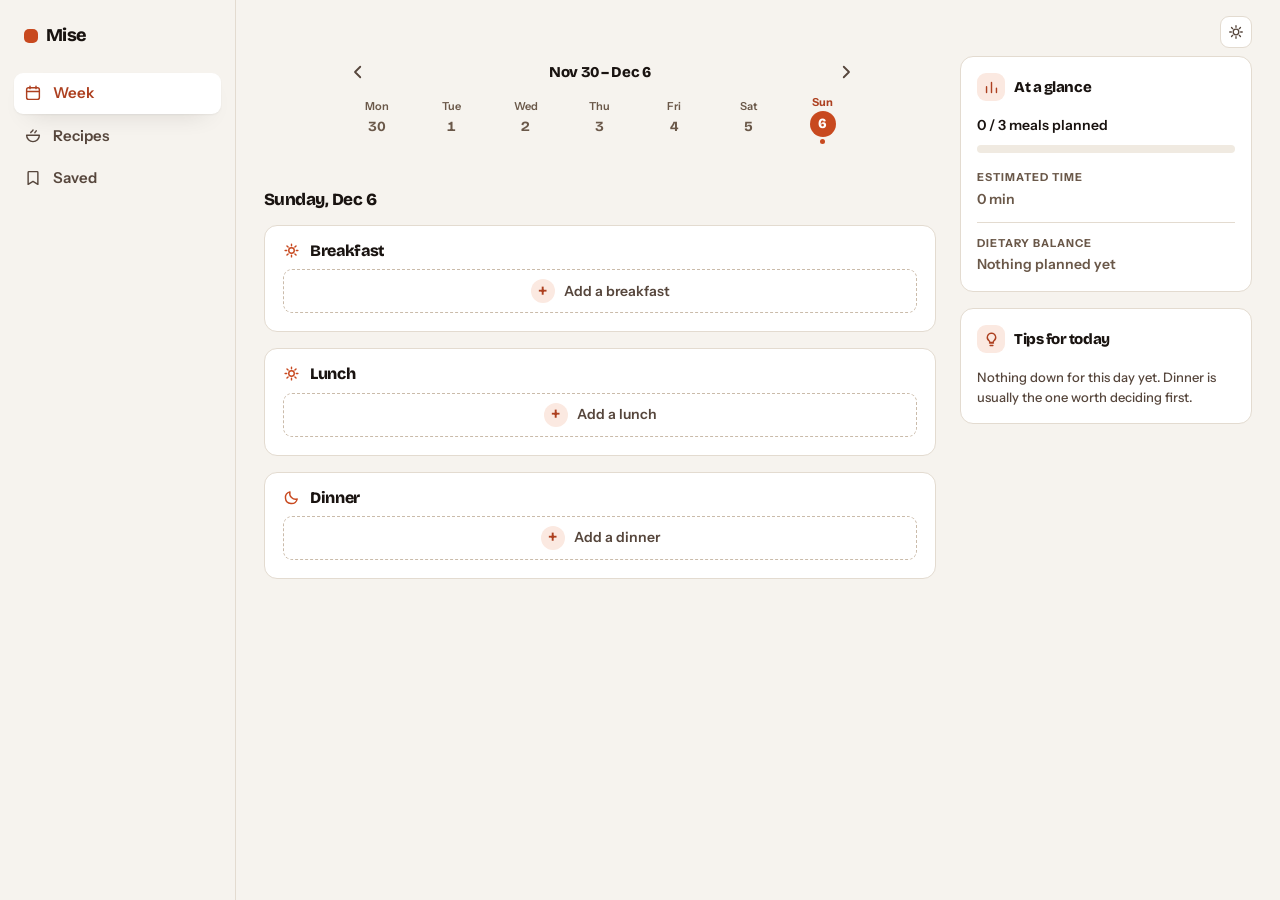
==== index.html @ dfc212eb "Quieter cards, and the week greeting parked Six things you asked for, one of them a bug:  - The rota" ====
<!DOCTYPE html>
<html lang="en">
<head>
  <meta charset="utf-8">
  <meta name="viewport" content="width=device-width, initial-scale=1">
  <meta name="color-scheme" content="light dark">
  <!-- Browser chrome follows the page. One tag, no `prefers-color-scheme`: the theme is
       a choice the user stores, not the OS preference, so a media-query pair gets it
       wrong for anyone whose theme disagrees with their system. applyTheme() rewrites
       this from the live --bg on every switch; the value here is the light --bg, which
       is what an unstyled first paint shows. -->
  <meta name="theme-color" content="#f6f3ee">
  <title>Mise — weekly meal planner</title>
  <link rel="preconnect" href="https://fonts.googleapis.com">
  <link rel="preconnect" href="https://fonts.gstatic.com" crossorigin>
  <link rel="stylesheet" href="https://fonts.googleapis.com/css2?family=Bricolage+Grotesque:opsz,wght@12..96,600;12..96,800&family=Instrument+Sans:wght@400;500;600&display=swap">
  <link rel="stylesheet" href="style.css">
  <!-- Paint the stored theme before first paint, so a dark-mode user never sees a
       white flash. Inline on purpose: app.js loads at the end of the body. The browser
       chrome gets the same treatment, and for the same reason — a light title bar over
       a dark page is the identical flash. Reading --bg back off the element rather than
       repeating the hex works because the stylesheet link above blocks this script. -->
  <script>
    try {
      var saved = JSON.parse(localStorage.getItem('p5:mealplanner') || '{}');
      if (saved && (saved.theme === 'dark' || saved.theme === 'light')) {
        document.documentElement.dataset.theme = saved.theme;
      }
      document.querySelector('meta[name="theme-color"]').content =
        getComputedStyle(document.documentElement).getPropertyValue('--bg').trim();
    } catch (err) { /* private mode, or nothing stored yet */ }
  </script>
</head>
<body>
  <!-- Wide: the theme button alone, floated to the top right of the content column —
       the brand has moved into the sidebar. Narrow: brand left, theme right. -->
  <header class="topbar">
    <div class="topbar-inner">
      <p class="brand brand-top"><span class="brand-mark" aria-hidden="true"></span>Mise</p>
      <button type="button" class="theme-btn" id="theme-toggle" data-action="theme"
              aria-pressed="false" aria-label="Switch to dark theme" title="Switch theme">
        <span class="theme-icon theme-icon-sun" aria-hidden="true">
          <svg viewBox="0 0 24 24" width="20" height="20" fill="none" stroke="currentColor" stroke-width="2" stroke-linecap="round">
            <circle cx="12" cy="12" r="4.2"></circle>
            <path d="M12 2.6v2.4M12 19v2.4M2.6 12h2.4M19 12h2.4M5.3 5.3l1.7 1.7M17 17l1.7 1.7M18.7 5.3L17 7M7 17l-1.7 1.7"></path>
          </svg>
        </span>
        <span class="theme-icon theme-icon-moon" aria-hidden="true">
          <svg viewBox="0 0 24 24" width="20" height="20" fill="none" stroke="currentColor" stroke-width="2" stroke-linecap="round" stroke-linejoin="round">
            <path d="M20 14.2A8.4 8.4 0 0 1 9.8 4a8.4 8.4 0 1 0 10.2 10.2z"></path>
          </svg>
        </span>
      </button>
    </div>
  </header>

  <main class="page">
    <!-- WEEK -->
    <section id="view-week" class="view view-week" aria-label="Week plan">
      <!-- PARKED: the rotating week greeting. Removed from the page, kept here whole
           because it may come back. To restore: uncomment the div below, put
           `weekHeading: document.getElementById('week-heading'),` back in `el`, and
           `el.weekHeading.textContent = WEEK_GREETING;` back in the start section of
           app.js — WEEK_GREETINGS and WEEK_GREETING are still there, unused. Also send
           .week-main and .week-side back to grid-row 2 in the wide block of style.css
           and restore the .view-week > .view-head rule above it, or the greeting lands
           in the same row as the week bar.

           It sat outside .week-main so the grid could give it a row of its own: the
           summary column then started level with the week bar rather than level with
           the heading. One line, no subtitle — app.js swapped the text for a different
           greeting on every load, and the markup carried one rather than "Your week" so
           the same thing showed if the script never ran.

      <div class="view-head">
        <h1 id="week-heading">Let&rsquo;s plan your week</h1>
      </div>
      -->

      <div class="week-main">
        <!-- Week and day navigation, sitting straight on the page: the range with an
             arrow either side, and under it the seven days. No tile around it — this is
             navigation, and the meal cards below are the only boxes on the page. Same
             strip at every width. -->
        <div class="weekbar">
          <div class="weekbar-top">
            <button type="button" class="icon-btn weekbar-arrow" data-action="week-shift" data-delta="-1" aria-label="Previous week">
              <svg viewBox="0 0 24 24" width="18" height="18" fill="none" stroke="currentColor" stroke-width="2.4" stroke-linecap="round" stroke-linejoin="round" aria-hidden="true"><path d="M15 5l-7 7 7 7"></path></svg>
            </button>
            <p class="weekbar-range" id="week-range"></p>
            <button type="button" class="icon-btn weekbar-arrow" data-action="week-shift" data-delta="1" aria-label="Next week">
              <svg viewBox="0 0 24 24" width="18" height="18" fill="none" stroke="currentColor" stroke-width="2.4" stroke-linecap="round" stroke-linejoin="round" aria-hidden="true"><path d="M9 5l7 7-7 7"></path></svg>
            </button>
          </div>
          <div class="day-strip" id="day-strip" role="group" aria-label="Choose a day"></div>
        </div>

        <h2 class="day-title" id="day-title"></h2>
        <!-- One card per meal for the selected day. tabindex so focus has somewhere to
             land when the control that was pressed gets re-rendered away. -->
        <div class="meals" id="week-grid" tabindex="-1"></div>

        <!-- Takes the day's place rather than sitting under it: opened by a meal's
             "Add", the day and meal are already known and never asked for again. The
             day title and the three meal cards above are hidden while it is open, so
             the week bar stays put and the cards scroll inside their own area — app.js
             sets the height from the space actually left on screen. -->
        <!-- tabindex so opening the picker has somewhere to put focus: the button that
             opened it is one of the meal cards being hidden. -->
        <div class="slot-picker" id="slot-picker" role="group" aria-labelledby="slot-picker-title" tabindex="-1" hidden>
          <!-- Back link left, heading centred over the cards, search on the row below.
               Centred because that is what every other view heading here does. -->
          <div class="slot-picker-head">
            <!-- The one way back, in place of a close X: this replaced a view, so it
                 reads as navigation rather than dismissing a tray. -->
            <button type="button" class="slot-back" data-action="slot-picker-close">
              <svg viewBox="0 0 24 24" width="16" height="16" fill="none" stroke="currentColor" stroke-width="2.4" stroke-linecap="round" stroke-linejoin="round" aria-hidden="true"><path d="M15 5l-7 7 7 7"></path></svg>
              Back to the day
            </button>
            <h2 class="slot-picker-title" id="slot-picker-title"></h2>
          </div>
          <!-- Search, layout toggle and filters, drawn by app.js from one component so
               all three lists carry the same row. Opened from a meal, the Meal filter
               arrives already set to that meal — the day and meal are known, so the
               list starts as the recipes for it rather than all fifty. -->
          <div class="filters" id="tools-slot"></div>
          <div class="pick-grid" id="slot-picker-grid"></div>
          <p class="empty" id="slot-picker-empty" hidden>No recipes match that search.</p>
        </div>
      </div>

      <!-- Wide screens only. Everything in here is derived from the day showing on the
           left, so hiding it under 1000px loses nothing you cannot see there. -->
      <aside class="week-side">
        <section class="side-card" aria-labelledby="glance-heading">
          <h2 class="side-head" id="glance-heading">
            <span class="side-icon" aria-hidden="true">
              <svg viewBox="0 0 24 24" width="17" height="17" fill="none" stroke="currentColor" stroke-width="2" stroke-linecap="round">
                <path d="M5 19V11M12 19V5M19 19v-6"></path>
              </svg>
            </span>At a glance
          </h2>
          <div id="glance-body"></div>
        </section>

        <section class="side-card" aria-labelledby="tips-heading">
          <h2 class="side-head" id="tips-heading">
            <span class="side-icon" aria-hidden="true">
              <svg viewBox="0 0 24 24" width="17" height="17" fill="none" stroke="currentColor" stroke-width="1.9" stroke-linecap="round" stroke-linejoin="round">
                <path d="M9.2 17h5.6M10 20.5h4"></path>
                <path d="M12 3a6 6 0 0 0-3.4 10.9c.5.4.9 1.1.9 1.8v.3h5v-.3c0-.7.4-1.4.9-1.8A6 6 0 0 0 12 3z"></path>
              </svg>
            </span>Tips for today
          </h2>
          <p class="side-tip" id="tip-body"></p>
        </section>
      </aside>
    </section>

    <!-- RECIPES -->
    <section id="view-recipes" class="view" aria-labelledby="recipes-heading" hidden>
      <div class="view-head">
        <h1 id="recipes-heading">Recipes</h1>
        <p class="view-sub" id="recipes-count"></p>
      </div>

      <!-- Search, layout toggle and filters. Empty in the markup: app.js draws the
           same component here, on Saved and in the week's slot picker, so the three
           lists cannot drift apart. -->
      <div class="filters" id="tools-recipes"></div>

      <div class="card-grid" id="recipe-grid"></div>
      <p class="empty" id="recipes-empty" hidden>No recipes match that search.</p>
    </section>

    <!-- SAVED -->
    <section id="view-saved" class="view" aria-labelledby="saved-heading" hidden>
      <div class="view-head">
        <h1 id="saved-heading">Saved</h1>
        <p class="view-sub" id="saved-count"></p>
      </div>
      <div class="filters" id="tools-saved"></div>
      <div class="card-grid" id="saved-grid"></div>
      <!-- Text set by app.js: "nothing saved" and "nothing here matches" are two
           different dead ends and only one of them is your fault. -->
      <p class="empty" id="saved-empty" hidden></p>
    </section>
  </main>

  <!-- Wide: the left sidebar, brand on top of a vertical list. Narrow: the same list
       docked over the content as a pill, and the brand above is hidden because the top
       bar already carries it. One set of nav markup, one nav landmark, two layouts.
       It lives at body level on purpose: .topbar has a backdrop-filter, and a filtered
       ancestor becomes the containing block for position: fixed. -->
  <nav class="nav-wrap" aria-label="Main views">
    <p class="brand brand-side"><span class="brand-mark" aria-hidden="true"></span>Mise</p>
    <ul class="nav" id="nav">
      <li><button type="button" class="nav-btn" data-action="nav" data-view="week">
        <svg class="nav-icon" viewBox="0 0 24 24" width="18" height="18" fill="none" stroke="currentColor" stroke-width="1.9" stroke-linecap="round" stroke-linejoin="round" aria-hidden="true">
          <rect x="3.5" y="5" width="17" height="15.5" rx="2.5"></rect>
          <path d="M3.5 10h17M8 2.8v3.4M16 2.8v3.4"></path>
        </svg><span>Week</span>
      </button></li>
      <li><button type="button" class="nav-btn" data-action="nav" data-view="recipes">
        <svg class="nav-icon" viewBox="0 0 24 24" width="18" height="18" fill="none" stroke="currentColor" stroke-width="1.9" stroke-linecap="round" stroke-linejoin="round" aria-hidden="true">
          <path d="M3.5 11h17a8.5 8.5 0 0 1-8.5 8.5A8.5 8.5 0 0 1 3.5 11z"></path>
          <path d="M9 7.5c0-1.6 3-1.9 3-3.5M14.5 7.8c0-1.2 1.8-1.6 1.8-2.8"></path>
        </svg><span>Recipes</span>
      </button></li>
      <li><button type="button" class="nav-btn" data-action="nav" data-view="saved">
        <svg class="nav-icon" viewBox="0 0 24 24" width="18" height="18" fill="none" stroke="currentColor" stroke-width="1.9" stroke-linecap="round" stroke-linejoin="round" aria-hidden="true">
          <path d="M6.5 3.5h11a1 1 0 0 1 1 1v16l-6.5-4-6.5 4v-16a1 1 0 0 1 1-1z"></path>
        </svg><span>Saved</span>
      </button></li>
    </ul>
  </nav>

  <!-- Recipe detail -->
  <dialog id="detail" class="sheet" aria-labelledby="detail-name">
    <div class="sheet-tools">
      <!-- Save, and Add to week when there is no slot already in play. Written by
           openDetail(), which knows whether it was opened from a slot. -->
      <div class="sheet-tool-actions" id="detail-tools"></div>
      <form method="dialog">
        <button class="icon-btn sheet-close" aria-label="Close">
          <svg viewBox="0 0 24 24" width="18" height="18" fill="none" stroke="currentColor" stroke-width="2.2" stroke-linecap="round" aria-hidden="true"><path d="M6 6l12 12M18 6L6 18"></path></svg>
        </button>
      </form>
    </div>
    <div class="sheet-body" id="detail-body"></div>
  </dialog>

  <!-- Add to week -->
  <dialog id="picker" class="sheet sheet-sm" aria-labelledby="picker-title">
    <div class="sheet-tools">
      <form method="dialog">
        <button class="icon-btn sheet-close" aria-label="Close">
          <svg viewBox="0 0 24 24" width="18" height="18" fill="none" stroke="currentColor" stroke-width="2.2" stroke-linecap="round" aria-hidden="true"><path d="M6 6l12 12M18 6L6 18"></path></svg>
        </button>
      </form>
    </div>
    <div class="sheet-body sheet-body-center">
      <h2 id="picker-title" class="sheet-eyebrow">Add to week</h2>
      <p class="picker-recipe" id="picker-recipe"></p>

      <p class="field-label" id="picker-day-label">Day</p>
      <div class="day-picker" id="picker-days" role="group" aria-labelledby="picker-day-label"></div>

      <p class="field-label" id="picker-meal-label">Meal</p>
      <div class="segmented" id="picker-meals" role="group" aria-labelledby="picker-meal-label"></div>

      <p class="picker-note" id="picker-note" hidden></p>

      <div class="sheet-actions">
        <button type="button" class="btn btn-quiet" data-action="picker-cancel">Cancel</button>
        <button type="button" class="btn btn-primary" data-action="picker-confirm" id="picker-confirm">Add</button>
      </div>
    </div>
  </dialog>

  <div class="toast" id="toast" role="status" aria-live="polite" hidden></div>

  <script src="app.js"></script>
</body>
</html>
---- style.css ----
/* ============================================================================
   Mise — "Bold consumer" direction.
   A near-white warm page, white cards, one vibrant orange, compact controls,
   and one day of the week at a time.
   Light and dark palettes; every colour comes from a token below.
   ========================================================================= */

/* ---------- tokens: light ---------- */
:root {
  /* The page carries the warmth; the cards are the light — but lightly. The previous
     values (#f2ece5 page, #ebe3da tiles) cleared every ratio and still read as one
     beige wash next to the mockups, because a heavy page plus a heavy inner tile leaves
     the white card as the only bright thing on screen. So the page moves up to a
     near-white warm off-white and the card to pure white, matching Concept A, and the
     separation is carried by the hairline as much as by the fill. Measured: page to
     card 1.11, card to sunk 1.20, --line 1.24 on the page and 1.37 on a card, no text
     pair under 4.5. --surface-past (1.04) and --accent-soft (1.06) sit closer than 1.10
     against the page on purpose — there is no room left between a near-white page and
     white — so both are drawn with a --line border, which measures 1.29 and 1.17
     against them. */
  /* --bg is the page and nothing else. It was also filling the tags, the time pills, the
     filter chips and the search field — all of which sit *inside* a card — and once dark
     mode went neutral that read as holes punched through the tile: the page shade is the
     darkest thing on screen, so a pill filled with it looks like a gap, not a pill. Those
     four now use --surface-sunk, which is what "trays and inner tiles" means. Nothing
     inside a card gets the page shade. */
  --bg: #f6f3ee;             /* the page, and only the page */
  --surface: #ffffff;        /* meal cards, recipe cards, panels — nearly white */
  --surface-sunk: #f0eae1;   /* trays and inner tiles — a step deeper than a card */
  --surface-past: #faf8f5;   /* a day that has been and gone: back towards the page */
  --ink: #191310;
  --ink-soft: #56463c;
  --ink-faint: #6a5849;
  --line: #e3dbd0;
  --line-strong: #cabbaa;
  /* The hover fill for a control that sits on the *page*. It goes DOWN into grey, which
     is the light-mode direction: a light theme has almost nothing above its surfaces —
     white is the ceiling — so state has to be spent downward. (Elevation still goes up:
     a card is lighter than the page in both themes. The two point opposite ways and both
     are right; see docs/light-mode-reference.md §3.) 1.14 on --bg, mid-band for the
     1.10–1.25 the reference apps measure at. A control that sits on a *card* does not use
     this — --surface-sunk is already a correct downward step from --surface, at 1.20.
     Dark's own hover ramp is the parked dark-mode job, so there --hover is today's value
     unchanged. */
  --hover: #eae4da;
  /* The scrim behind a dialog. Both light references use a mid grey around 2.9 over
     white, not a heavy black; .42 composites to #9a9591 here, which measures 2.97. */
  --scrim: rgba(28, 20, 16, .42);

  --accent: #c8491f;
  --accent-soft: #fbe9e1;
  --accent-ink: #ad4020;
  --on-accent: #ffffff;

  --radius: 13px;
  --radius-sm: 9px;
  --radius-pill: 999px;
  --tap: 44px;

  /* The vertical rhythm, and it is four numbers because it used to be eleven: 10, 14,
     16, 20, 22, 24, 28, 30, 48 and 104 all appeared as vertical gaps, each picked on its
     own. Nothing was individually wrong and the page still read as one flat list,
     because the gap between a heading and the week bar (24) was within four pixels of
     the gap between the week bar and the day below it (20) — so nothing said where one
     block ended and the next began. These four say it:
       --space-1  inside a group — a label and the thing it labels
       --space-2  between siblings — one meal card and the next
       --space-3  between blocks — a heading and the content under it
       --space-4  between sections — the week bar and the day it steers
     Themes do not touch these, so they live in :root only. Padding *inside* a component
     (a card's own 16/18, a chip's 5/11) is that component's business and stays where it
     is; this scale governs the space *between* things, which is what the eye reads as
     rhythm. The dialogs are deliberately still off it — see docs/decisions.md. */
  --space-1: 8px;
  --space-2: 16px;
  --space-3: 24px;
  --space-4: 40px;

  --shadow: 0 1px 2px rgba(28, 20, 16, .05), 0 10px 26px -16px rgba(28, 20, 16, .30);
  --shadow-lg: 0 26px 60px -22px rgba(28, 20, 16, .38);

  --font-display: "Bricolage Grotesque", ui-sans-serif, system-ui, "Segoe UI", sans-serif;
  --font-body: "Instrument Sans", ui-sans-serif, system-ui, -apple-system, "Segoe UI", Roboto, sans-serif;

  --ease: cubic-bezier(.2, .8, .3, 1);
  --fast: .13s;
  --mid: .22s;
}

/* ---------- tokens: dark ---------- */
/* Greys taken from the reference dark UIs — ChatGPT's settings sheet and the Windows
   PowerToys panels — and the app's orange left in charge of every bit of colour. Dark
   mode used to be a brown (#14100d page, #2a2019 cards), and browns that dark read as
   muddy rather than warm. So the surfaces go neutral and do the one job those references
   do well: a page that is properly dark, panels a clear step *up* from it, a hairline
   you can see on both, near-white text instead of beige text, and the accent appearing
   only on small elements — a chip, a dot, a fill — the way PowerToys uses its blue.
   Warmth is now the light theme's job and the accent's.
   Measured: page to panel 1.23, panel to sunk 1.14, --line 1.53 on the page and 1.24 on
   a panel, accent-soft 1.12 on a panel, no text pair under 4.5. */
[data-theme="dark"] {
  --bg: #1a1a1a;
  --surface: #2b2b2b;
  --surface-sunk: #212121;
  /* Back towards the page, like its light counterpart — not past it. A past card that
     is *darker* than --bg reads as a hole in the page rather than a card that has
     receded into it. Clears 1.10 against the page on its own. */
  --surface-past: #232323;
  --ink: #f5f3f1;
  --ink-soft: #c2bebb;
  --ink-faint: #9b9794;
  --line: #3a3a3a;
  --line-strong: #545454;
  /* Unchanged behaviour: this is the same #2b2b2b the sidebar hover already used. Dark
     spends state *upward*, and there is nothing above --surface to spend — that is the
     open dark-mode finding, deliberately not answered here. */
  --hover: #2b2b2b;
  --scrim: rgba(28, 20, 16, .5);

  --accent: #ff7a4f;
  /* Must stay clear of --surface, or the + circle and every accent-soft fill go
     invisible on a card in dark mode. 1.12 here. */
  --accent-soft: #4a2c1a;
  --accent-ink: #ffab8b;
  --on-accent: #1e1207;

  --shadow: 0 1px 2px rgba(0, 0, 0, .45), 0 10px 26px -16px rgba(0, 0, 0, .85);
  --shadow-lg: 0 26px 60px -22px rgba(0, 0, 0, .9);
}

* { box-sizing: border-box; }

/* `hidden` beats any class that sets `display` — several panels here are grids and
   flex rows toggled by the attribute. */
[hidden] { display: none !important; }

html { -webkit-text-size-adjust: 100%; }

/* Every scrolling surface in the app, not just the recipe tray: a transparent track so
   it takes whatever it sits on, and a thumb from the line tokens. Firefox reads the two
   standard properties, everything else the webkit pseudo-elements. */
html { scrollbar-color: var(--line-strong) transparent; scrollbar-width: thin; }
::-webkit-scrollbar { width: 10px; height: 10px; }
::-webkit-scrollbar-track { background: transparent; }
::-webkit-scrollbar-corner { background: transparent; }
::-webkit-scrollbar-thumb {
  background: var(--line-strong);
  border-radius: var(--radius-pill);
  border: 2px solid transparent;
  background-clip: content-box;
}
::-webkit-scrollbar-thumb:hover { background: var(--ink-faint); background-clip: content-box; }

body {
  margin: 0;
  background: var(--bg);
  color: var(--ink);
  font-family: var(--font-body);
  font-size: 15px;
  line-height: 1.5;
  -webkit-font-smoothing: antialiased;
  transition: background var(--mid) var(--ease), color var(--mid) var(--ease);
}

h1, h2, h3 {
  margin: 0;
  font-family: var(--font-display);
  font-weight: 800;
  letter-spacing: -0.03em;
  line-height: 1.08;
  text-wrap: balance;
}
p { margin: 0; }
ul, ol { margin: 0; }

button, input, select { font: inherit; color: inherit; }

.sr-only {
  position: absolute; width: 1px; height: 1px; padding: 0; margin: -1px;
  overflow: hidden; clip: rect(0 0 0 0); white-space: nowrap; border: 0;
}

/* A ring with a gap, so it reads against the control it surrounds *and* the surface
   behind it. The reference draws 4px; that was tried here and looked at, and on this
   palette it was too loud — a thick orange band around the search field rather than a
   ring. 3px keeps the reference's intent at a weight this accent can carry. --accent
   measures 4.74 on a card and 4.28 on the page — a ring is a non-text component, so 3.0
   is its floor, but it clears the text floor on both anyway. */
:focus-visible { outline: 3px solid var(--accent); outline-offset: 2px; border-radius: 4px; }

/* ---------- shell: top bar, sidebar, docked nav ---------- */
/* Narrow first: a sticky top bar with the brand and the theme button, and the view
   switch docked over the content as a pill. Wide (the @media at the end of this
   section): the same nav list becomes a left sidebar and the top bar keeps only the
   theme button. One set of nav markup and one nav landmark either way. */
.topbar {
  position: sticky; top: 0; z-index: 20;
  background: color-mix(in srgb, var(--bg) 88%, transparent);
  backdrop-filter: blur(12px) saturate(1.3);
  border-bottom: 1px solid var(--line);
}

.topbar-inner {
  max-width: 1180px; margin: 0 auto;
  padding: 10px 20px;
  display: flex; align-items: center; gap: 16px;
}

.brand {
  display: flex; align-items: center; gap: 8px;
  font-family: var(--font-display);
  font-weight: 800; font-size: 1.125rem; letter-spacing: -0.04em;
  color: var(--ink);
}
/* A solid accent lozenge instead of a logo we do not have. */
.brand-mark {
  width: 14px; height: 14px; flex: none;
  background: var(--accent);
  border-radius: 5px;
}
/* The sidebar's copy of the brand. Hidden until there is a sidebar to put it in — the
   top bar is carrying it at this width. */
.brand-side { display: none; }

/* The pill spans the viewport and centres with flex rather than translateX: a transform
   here would make this element the containing block for the fixed scrim below it. */
.nav-wrap {
  position: fixed; left: 0; right: 0; bottom: 18px;
  z-index: 30;
  display: flex; justify-content: center;
  pointer-events: none;          /* the empty sides must not swallow clicks */
}
.nav-wrap > .nav { pointer-events: auto; }

.nav {
  display: flex; gap: 2px; list-style: none; padding: 4px; margin: 0;
  /* Same ink the toast is filled with, so the two loud surfaces match - a touch
     translucent, so what passes under the island frosts rather than vanishing. */
  background: color-mix(in srgb, var(--ink) 92%, transparent);
  backdrop-filter: blur(10px) saturate(1.2);
  border: 1px solid var(--ink);
  border-radius: var(--radius-pill);
  box-shadow: 0 2px 5px rgba(28, 20, 16, .18), 0 8px 18px -8px rgba(28, 20, 16, .28);
}

.nav-btn {
  border: 0; background: none; cursor: pointer;
  display: inline-flex; align-items: center; gap: 7px;
  padding: 6px 14px; border-radius: var(--radius-pill);
  color: color-mix(in srgb, var(--bg) 68%, transparent);
  font-weight: 600; font-size: .8125rem;
  min-height: 30px;
  transition: background var(--fast) var(--ease), color var(--fast) var(--ease);
}
.nav-btn:hover { color: var(--bg); background: color-mix(in srgb, var(--bg) 13%, transparent); }
.nav-btn[aria-current="page"] { background: var(--accent); color: var(--on-accent); }
.nav-icon { flex: none; display: block; }

.theme-btn {
  flex: none; margin-left: auto; cursor: pointer;
  width: 32px; height: 32px;
  display: grid; place-items: center;
  background: var(--surface); color: var(--ink-soft);
  border: 1px solid var(--line); border-radius: 9px;
  transition: background var(--fast) var(--ease), color var(--fast) var(--ease);
}
/* Sunk on the button's own --surface fill, which is 1.20 light and 1.14 dark — this
   hover never touched the page, so the 1.08 page problem the sidebar had does not
   apply here. It was briefly changed to --surface and that made the rule a no-op,
   since the button is already --surface at rest: the fill has to differ from what the
   control sits on, not from the page behind it. */
.theme-btn:hover { background: var(--surface-sunk); color: var(--ink); }
/* An inline SVG sits on the text baseline and leaves descender space under it, so
   the glyph rides high in a centred box. Making it a block removes the baseline. */
.theme-btn svg { display: block; width: 16px; height: 16px; }
.theme-btn .theme-icon { display: none; }
.theme-btn .theme-icon-sun { display: block; line-height: 0; }
.icon-btn svg { display: block; }
.theme-icon { display: none; }
.theme-icon-sun { display: block; }
[data-theme="dark"] .theme-icon-sun { display: none; }
[data-theme="dark"] .theme-icon-moon { display: block; }

/* ---- wide: sidebar beside a content column ---- */
/* The wide layout lives in one `min-width: 1001px` block at the end of this file, next
   to the responsive section. It has to sit after every base rule it overrides — it used
   to be here, and the base `.page` and `.toast` rules below beat it on source order,
   which silently killed the wide padding. Media queries do not raise specificity. */

/* ---------- page + views ---------- */
/* `width: 100%` is load-bearing, not belt-and-braces. Over 1000px `.page` is a grid
   item, and a grid item with auto inline margins does not stretch to its track — the
   auto margins win and it falls back to shrink-to-fit. So `margin: 0 auto`, which
   merely centres a block, silently sized this to its own max-content and left the week
   about a third of the width it should have. A definite width restores the stretch and
   keeps the centring. */
/* The 104px bottom is clearance for the floating nav, not rhythm — it is off the scale
   on purpose and the nav's own `bottom` is what governs it. */
.page { width: 100%; max-width: 1180px; margin: 0 auto; padding: var(--space-3) 20px 104px; }

/* One entrance per view switch. Deliberately not per card: the whole view is
   re-rendered on every keystroke, so a card-level stagger would replay while
   you type in the search box. */
.view { animation: view-in var(--mid) var(--ease) both; }
@keyframes view-in {
  from { opacity: 0; transform: translateY(6px); }
  to   { opacity: 1; transform: none; }
}

/* Centred over the content it introduces, not over the window: on the week view the
   head is placed in the content column only (see the wide block at the end of the file),
   so it centres on the week bar and the meal cards rather than drifting right of them.
   The other two views are a single column, so centring is centring. */
.view-head {
  display: flex; flex-direction: column; align-items: center;
  gap: var(--space-1); margin-bottom: var(--space-4); text-align: center;
}
h1 { font-size: clamp(1.625rem, 3.4vw, 2.125rem); }
.view-sub { color: var(--ink-faint); font-size: .875rem; font-weight: 500; }

/* ---------- buttons ---------- */
.btn {
  cursor: pointer; border-radius: var(--radius-sm);
  padding: 6px 13px; min-height: 32px;
  display: inline-flex; align-items: center; justify-content: center; gap: 6px;
  font-weight: 600; font-size: .8125rem; white-space: nowrap;
  border: 1px solid var(--line-strong); background: var(--surface); color: var(--ink);
  transition: background var(--fast) var(--ease), border-color var(--fast) var(--ease),
              color var(--fast) var(--ease);
}
.btn:hover { background: var(--accent-soft); border-color: var(--accent); }

.btn-primary {
  background: var(--accent); border-color: var(--accent); color: var(--on-accent);
}
.btn-primary:hover { background: var(--accent-ink); border-color: var(--accent-ink); color: var(--on-accent); }

.btn-quiet { background: var(--surface); border-color: var(--line-strong); color: var(--ink-soft); }
.btn-quiet:hover { color: var(--ink); }

.btn-icon { padding: 6px; width: 32px; }
.btn svg { flex: none; }
.btn-sm { min-height: 28px; padding: 4px 10px; font-size: .75rem; }

.icon-btn {
  cursor: pointer; border: 1px solid transparent; background: none;
  color: var(--ink-faint); border-radius: var(--radius-sm);
  width: 30px; height: 30px; display: grid; place-items: center;
  transition: background var(--fast) var(--ease), color var(--fast) var(--ease);
}
.icon-btn:hover { background: var(--accent-soft); color: var(--accent-ink); }

/* ---------- week ---------- */
/* The day column, and the summary column beside it. Everything in the aside is derived
   from the day showing on the left, so under 1000px it is dropped rather than stacked
   below — there is nothing in it you cannot read off the meals themselves. */
/* The heading is a direct child rather than part of .week-main, so the grid can give it
   a row of its own and the summary column starts level with the week bar instead of
   level with the heading. The grid gap replaces its own margin, so the *row* gap is
   --space-4, the same section break `.view-head` carries on every other view — the
   heading is the largest thing on the page and 24px under it read as cramped against it.
   The *column* gap beside the summary panel stays --space-3: that is two things sitting
   side by side, which is a block edge, not a section break. Two values, one declaration,
   which is why the wide block no longer sets a gap of its own. */
.view-week { display: grid; gap: var(--space-4) var(--space-3); align-items: start; }
.view-week > .view-head { margin-bottom: 0; }
.week-main { min-width: 0; }
.week-side { display: none; }

/* ---- week bar: the range, and the seven days it covers ---- */
/* Compact on purpose. This panel is navigation, not content: it was taking almost as
   much height as the three meal cards it steers, which put the emphasis in the wrong
   place. Every size in here came down a notch and the meal cards took the room.
   Dissolved onto the page — no fill, no border, no radius. It was a card holding
   navigation while the meal cards below it held the content, so the page had two levels
   of box competing; now the cards are the only boxes on the week. The consequence is
   that its chips sit on --bg instead of on --surface, which is why both fills below had
   to be re-picked: --surface-sunk measures 1.08 against the page in both themes.
   Capped and centred too, rather than spread across the column. Seven chips sharing
   1180px put Mon and Sun a hand's width apart and the week stopped reading as one
   object; at 520px they sit as close as their own labels allow. It centres under the
   heading, which is also centred on the content column, and the cap is a no-op below
   520px so the narrow layout is untouched. */
.weekbar { max-width: 520px; margin: 0 auto; padding: 2px 2px 4px; }
.weekbar-top { display: flex; align-items: center; gap: 8px; }
.weekbar-arrow { flex: none; width: 28px; height: 28px; color: var(--ink-soft); }
.weekbar-range {
  flex: 1; min-width: 0;
  display: flex; align-items: center; justify-content: center; gap: 10px;
  font-family: var(--font-display); font-weight: 800; font-size: .9375rem;
  letter-spacing: -0.02em;
}
.weekbar-dates { font-variant-numeric: tabular-nums; }
/* Only rendered once you have paged off the current week, which is the only time it
   has anywhere to take you. */
.week-today { flex: none; }

/* Weekday over date, seven across. The chips share .day-chip's column layout with the
   add-to-week dialog's day picker, but not its look: no border here, and the date sits
   in a circle that fills with the accent when the day is selected. */
.day-strip {
  margin-top: 6px;
  display: grid; grid-template-columns: repeat(7, minmax(0, 1fr)); gap: 4px;
}
.day-strip .day-chip {
  cursor: pointer; background: none; border: 0;
  padding: 4px 2px 3px; gap: 2px; min-height: 48px;
  border-radius: var(--radius-sm); color: var(--ink-soft);
  transition: background var(--fast) var(--ease);
}
/* The chips sit on the page now that the bar has no fill, so the hover is --hover, the
   token built for exactly that: a step *down* into grey in light, up in dark. Bare
   --surface-sunk measured 1.08 here and the hover barely registered. */
.day-strip .day-chip:hover { background: var(--hover); }
.day-strip .day-chip-name { font-size: .6875rem; font-weight: 700; }
.day-strip .day-chip-date {
  display: grid; place-items: center;
  width: 26px; height: 26px; border-radius: 50%;
  font-family: var(--font-display); font-size: .875rem; font-weight: 800;
  color: var(--ink); font-variant-numeric: tabular-nums;
  transition: background var(--fast) var(--ease), color var(--fast) var(--ease);
}
/* A day with something in it is ringed rather than tinted, so the strip still shows the
   shape of the week at a glance — planned, today and selected each read differently.
   The tint was --surface-sunk, which needed the bar's own fill behind it to be visible
   at all; on the page it measured 1.08. A ring answers it in the accent instead, and
   gives one shape for one idea: empty circle, ringed when planned, filled when
   selected. --accent measures 4.28 on the page in light and 6.75 in dark, and holds up
   over the hover fill too, so nothing here depends on a fill that might vanish. */
.day-strip .day-chip.has-meals .day-chip-date { border: 1.5px solid var(--accent); }
/* A past day is quieter by colour, not by opacity — opacity would blend the text back
   towards the tile and undo the contrast the tokens were chosen for. */
.day-strip .day-chip.is-past .day-chip-date { color: var(--ink-faint); font-weight: 700; }
.day-strip .day-chip.is-today .day-chip-name,
.day-strip .day-chip[aria-pressed="true"] .day-chip-name { color: var(--accent-ink); }
.day-strip .day-chip[aria-pressed="true"] .day-chip-date {
  background: var(--accent); color: var(--on-accent);
}
/* The dot sits under the date circle, on the page rather than on the accent fill, so
   unlike in the dialog it must stay accent-coloured when the chip is selected. */
.day-strip .day-dot { width: 5px; height: 5px; margin: 0; }
.day-strip .day-chip[aria-pressed="true"] .day-dot { background: var(--accent); }

/* --space-4 above, because this is where one section ends and the next begins: the bar
   is navigation and the cards below are the content. It was 16px, four less than the gap
   above the bar, so the two read as one undivided run. --space-2 below, because the title
   and the cards it names are siblings — at 10px it was glued to the first card. */
.day-title { margin: var(--space-4) 0 var(--space-2); font-size: 1.0625rem; }

/* ---- the day itself: one card per meal ---- */
/* No day card around them. The heading above already names the day, and a card holding
   cards is the nesting this layout exists to avoid. */
.meals { display: flex; flex-direction: column; gap: var(--space-2); }

.meal {
  background: var(--surface); border: 1px solid var(--line);
  border-radius: var(--radius); padding: 16px 18px 18px;
  display: flex; flex-direction: column; gap: 10px;
  transition: border-color var(--fast) var(--ease), box-shadow var(--fast) var(--ease);
  animation: slot-in .28s var(--ease) both;
}
.meal:hover { box-shadow: var(--shadow); }
/* A day that has been and gone stays legible but visibly settled: its card falls back
   towards the page. The tile inside then has to go a step deeper, or its edge vanishes. */
.meals.is-past .meal { background: var(--surface-past); }
.meal-head { display: flex; align-items: center; gap: 10px; }
.meal-icon { flex: none; display: grid; place-items: center; color: var(--accent); }
.meal-name {
  flex: 1; min-width: 0;
  font-family: var(--font-display); font-size: 1rem; font-weight: 800;
  letter-spacing: -0.02em;
}
.meal-clear { flex: none; }

/* No tile around the recipe. It used to sit in a filled box inside the card, which is
   the box-in-a-box the one-box-per-level rule exists to stop — and the mockup does not
   have it: the recipe is simply the card's own content. So the button keeps the click and
   loses the fill, the padding and the radius, and what marks it as clickable is the
   recipe name itself: accent ink, underlined on hover. */
.meal-row { display: flex; align-items: center; gap: 10px; }
.meal-open {
  flex: 1; min-width: 0; cursor: pointer; text-align: left;
  background: none; border: 0; padding: 0;
  display: flex; flex-direction: column; gap: 2px;
}
.meal-recipe {
  font-family: var(--font-display); font-size: 1.125rem; font-weight: 800;
  letter-spacing: -0.02em; color: var(--accent-ink);
  text-decoration: underline; text-decoration-thickness: 1.5px; text-underline-offset: 3px;
  /* Underlined at rest, not only on hover: touch has no hover, and this is the app's
     most-used control. Faded so the line reads as an affordance rather than a link in
     prose; hover brings it to full strength. */
  text-decoration-color: color-mix(in srgb, var(--accent-ink) 45%, transparent);
}
.meal-open:hover .meal-recipe { text-decoration-color: currentColor; }
.meal-meta { font-size: .75rem; font-weight: 500; color: var(--ink-faint); }

/* An empty meal is an invitation, so it is the width of the card and dashed. 44px, not
   the 52 it was: three empty cards were filling a whole phone screen, and the coarse
   block puts the floor here anyway. */
.meal-add {
  cursor: pointer; width: 100%;
  display: flex; align-items: center; justify-content: center; gap: 9px;
  min-height: 44px; padding: 8px 12px;
  background: none; border: 1px dashed var(--line-strong);
  border-radius: var(--radius-sm);
  color: var(--ink-soft); font-size: .875rem; font-weight: 600;
  transition: background var(--fast) var(--ease), border-color var(--fast) var(--ease),
              color var(--fast) var(--ease);
}
.meal-add:hover { background: var(--accent-soft); border-color: var(--accent); color: var(--accent-ink); }
.meal-add-mark {
  flex: none; display: grid; place-items: center;
  width: 24px; height: 24px; border-radius: 50%;
  background: var(--accent-soft); color: var(--accent-ink);
  font-size: 1.0625rem; font-weight: 700; line-height: 1;
  transition: background var(--fast) var(--ease), color var(--fast) var(--ease);
}
.meal-add:hover .meal-add-mark { background: var(--accent); color: var(--on-accent); }

/* The meals fade in rather than snapping when you move to another day. */
@keyframes slot-in {
  from { opacity: 0; transform: translateY(5px); }
  to   { opacity: 1; transform: none; }
}

/* Today's marker: a dot under the date in the strip. */
.day-dot {
  display: inline-block; width: 6px; height: 6px; margin-left: 5px;
  border-radius: 50%; background: var(--accent); vertical-align: 1px;
}

/* ---- the summary column (wide screens only) ---- */
.side-card {
  background: var(--surface); border: 1px solid var(--line);
  border-radius: var(--radius); padding: 16px;
}
.side-head {
  display: flex; align-items: center; gap: 9px;
  font-size: .9375rem; margin-bottom: 14px;
}
.side-icon {
  flex: none; display: grid; place-items: center;
  width: 28px; height: 28px; border-radius: 9px;
  background: var(--accent-soft); color: var(--accent-ink);
}
.glance-count { font-size: .875rem; font-weight: 600; }
.glance-bar {
  height: 8px; margin: 9px 0 16px;
  background: var(--surface-sunk); border-radius: var(--radius-pill);
  overflow: hidden;
}
.glance-bar > span {
  display: block; height: 100%; background: var(--accent); border-radius: inherit;
  transition: width var(--mid) var(--ease);
}
.glance-row + .glance-row {
  margin-top: 12px; padding-top: 12px; border-top: 1px solid var(--line);
}
/* 9px uppercase was unreadable in the panel it labels — the eyebrow size elsewhere is
   fine on a tag, not on a line you are meant to read a number off. */
.glance-label {
  font-size: .6875rem; text-transform: uppercase; letter-spacing: .09em;
  color: var(--ink-faint); font-weight: 700;
}
/* One accent colour, so a good balance is accent ink rather than the mockup's green. */
.glance-value { font-size: .875rem; font-weight: 600; margin-top: 3px; }
.glance-value.is-good { color: var(--accent-ink); }
.glance-value.is-warn { color: var(--ink-soft); }
.glance-value.is-quiet { color: var(--ink-faint); }
.side-tip { font-size: .8125rem; line-height: 1.55; font-weight: 500; color: var(--ink-soft); }

/* ---------- filters ---------- */
.filters {
  margin-bottom: var(--space-3); padding: 16px;
  background: var(--surface); border: 1px solid var(--line);
  border-radius: var(--radius);
  display: flex; flex-direction: column; gap: var(--space-2);
}
/* Inside the slot picker it is a flex item in a max-height column, and a flex item will
   shrink below its content unless told not to. The grid under it is the part that gives. */
.slot-picker > .filters { flex: none; }

.tool-bar { display: flex; align-items: center; gap: 10px; }
.tool-bar .search { flex: 1; min-width: 0; }

.search input {
  width: 100%; max-width: 480px;
  padding: 8px 14px; min-height: 36px;
  background: var(--surface-sunk); color: var(--ink);
  border: 1px solid var(--line-strong);
  border-radius: var(--radius-sm);
  font-size: .875rem;
  transition: border-color var(--fast) var(--ease);
}
.search input:focus { border-color: var(--accent); }
.search input::placeholder { color: var(--ink-faint); }

/* Two icon buttons, no tile around them: they sit inside the tools card, and a bordered
   group in there would be the second box the card already is. Pressed is the accent
   wash, the same one .icon-btn hovers to — measured against --surface. */
.view-toggle { flex: none; display: flex; gap: 2px; }
.view-toggle .icon-btn[aria-pressed="true"] { background: var(--accent-soft); color: var(--accent-ink); }

.filter-toggle { flex: none; }
.filter-toggle::after {
  content: ""; display: inline-block; margin-left: 1px;
  border: 4px solid transparent; border-top-color: currentColor;
  vertical-align: 2px; transition: transform var(--fast) var(--ease);
}
.filter-toggle[aria-expanded="false"]::after { transform: rotate(-90deg); }
.filter-badge {
  display: inline-grid; place-items: center; min-width: 18px; height: 18px;
  padding: 0 5px;
  background: var(--accent); color: var(--on-accent); border-radius: var(--radius-pill);
  font-size: .6875rem; font-weight: 700;
}

/* One row: five labelled stacks of chips spent a third of the screen before the first
   recipe, so each group folds into a dropdown and the row is as tall as one chip. It
   wraps rather than scrolls on a narrow screen — a scroll container clips an absolutely
   positioned menu, and six groups do not fit 360px at any legible size. */
.filter-row { display: flex; flex-wrap: wrap; align-items: center; gap: 6px; }
.filter-drop { position: relative; }
.filter-summary {
  cursor: pointer; list-style: none; white-space: nowrap;
  display: inline-flex; align-items: center; gap: 6px;
  border-radius: var(--radius-sm); padding: 5px 11px; min-height: 30px;
  font-size: .75rem; font-weight: 600;
  background: var(--surface-sunk); border: 1px solid var(--line-strong); color: var(--ink-soft);
  transition: border-color var(--fast) var(--ease), color var(--fast) var(--ease);
}
.filter-summary::-webkit-details-marker { display: none; }
.filter-summary::after {
  content: ""; flex: none;
  border: 4px solid transparent; border-top-color: currentColor;
  margin-top: 3px;
}
.filter-summary:hover,
.filter-drop[open] > .filter-summary { border-color: var(--accent); color: var(--ink); }

/* Floats over what follows rather than pushing the list down the page. --surface on a
   --surface card, so the hairline is the whole edge — it is measured against both. */
.filter-menu {
  position: absolute; z-index: 5; top: calc(100% + 6px); left: 0;
  min-width: 176px; max-height: 264px; overflow-y: auto;
  padding: 6px; display: flex; flex-direction: column; gap: 1px;
  background: var(--surface); border: 1px solid var(--line-strong);
  border-radius: var(--radius-sm); box-shadow: var(--shadow);
}
/* The last group would otherwise open off the right edge of the card. */
.filter-drop:last-of-type .filter-menu { left: auto; right: 0; }

.filter-opt {
  display: flex; align-items: center; gap: 9px; cursor: pointer;
  padding: 6px 8px; min-height: 32px; border-radius: var(--radius-sm);
  font-size: .8125rem; font-weight: 500; color: var(--ink-soft);
}
.filter-opt:hover { background: var(--surface-sunk); color: var(--ink); }
.filter-opt input {
  flex: none; width: 15px; height: 15px; margin: 0;
  accent-color: var(--accent);
}

.filter-clear { flex: none; }

.chip {
  cursor: pointer; border-radius: var(--radius-sm);
  padding: 5px 11px; min-height: 30px;
  font-size: .75rem; font-weight: 600;
  background: var(--surface-sunk); border: 1px solid var(--line-strong); color: var(--ink-soft);
  transition: background var(--fast) var(--ease), border-color var(--fast) var(--ease),
              color var(--fast) var(--ease);
}
.chip:hover { border-color: var(--accent); color: var(--ink); }
.chip[aria-pressed="true"] {
  background: var(--accent); border-color: var(--accent); color: var(--on-accent);
}

/* ---------- inline slot picker (week view) ---------- */
.meals:focus { outline: none; }  /* programmatic focus target when the picker closes */

/* Not a tray any more. It takes the day's place instead of sitting under it, so it *is*
   the content column, and the cards inside sit on the page exactly like the meal cards
   they replaced — a tray around the whole content area would be the nesting the week
   view exists to avoid. app.js sets max-height inline from the space actually left
   below it, and the grid below takes whatever that leaves. */
.slot-picker {
  margin-top: var(--space-4);
  display: flex; flex-direction: column; min-height: 0;
  animation: tray-in var(--mid) var(--ease) both;
}
@keyframes tray-in {
  from { opacity: 0; transform: translateY(-8px); }
  to   { opacity: 1; transform: none; }
}
.slot-picker .view-sub { color: var(--ink-soft); }

/* Back link on the left, heading centred over the cards it introduces, search on the
   row below. Three columns, not a flex row: the heading centres on the *column* rather
   than on whatever is left after the back link, which is what centring means here — and
   the third column is empty on purpose, to balance the first. */
.slot-picker-head {
  display: grid; grid-template-columns: 1fr auto 1fr; align-items: center;
  gap: 10px; margin-bottom: var(--space-2);
}
/* Not bold, and not the display face: this names the slot you are filling, which is a
   label for the cards under it rather than a headline over a view. The h2 rule above
   hands every heading 800 weight — undone here on purpose, and the size stays. */
.slot-picker-title {
  grid-column: 2; text-align: center; min-width: 0;
  font-family: var(--font-body); font-size: 1.0625rem; font-weight: 500;
  letter-spacing: normal; color: var(--ink);
}
/* More room under the field than beside it: this is the last thing before the cards,
   and the gap is what stops the head reading as part of the grid. */
/* The same "this is clickable" language as a meal name: accent-ink, underlined at rest
   because touch has no hover, full strength on hover. */
.slot-back {
  justify-self: start;
  cursor: pointer; background: none; border: 0; padding: 3px 0;
  display: inline-flex; align-items: center; gap: 5px;
  font-family: var(--font-body); font-size: .8125rem; font-weight: 600;
  color: var(--accent-ink);
  text-decoration: underline; text-decoration-thickness: 1.5px; text-underline-offset: 3px;
  text-decoration-color: color-mix(in srgb, var(--accent-ink) 45%, transparent);
}
.slot-back:hover { text-decoration-color: currentColor; }
.slot-back svg { flex: none; }
/* Programmatic focus target: opening the picker puts focus here, because the button
   that opened it has just been hidden with the day. No ring — nothing was clicked. */
.slot-picker:focus { outline: none; }

/* The picker shows the same cards as the Recipes view — same markup, same component —
   in a scrolling area, so the week bar stays on screen above it and the page itself
   never scrolls. The height is whatever the panel has left after its own head and
   search: flex, not a vh figure, because the panel's max-height is measured. */
/* The scrollbar sits just outside the cards rather than squeezed between them and the
   column edge — hence the negative margin, which lets the track hang in the gutter. */
/* grid-auto-rows is load-bearing, and this cost a full round. Auto rows are content-sized
   only while the grid's own height is *indefinite*. Give it a definite height — which is
   exactly what `flex: 1` inside a max-height panel does — and the height gets divided
   among the rows instead: 27 rows of recipes shared 330px and every card collapsed to its
   two borders, 2px tall, with the 125px button inside it clipped by the card's own
   overflow. It looked like blank white strips, and no token or wiring check can see it.
   min-content rows are content-sized either way, and cards still stretch to their own
   row, so a row stays level. */
.pick-grid {
  flex: 1; min-height: 0; overflow-y: auto;
  grid-auto-rows: min-content;
  padding: 2px 12px 4px 2px;
  margin-right: -13px;
  display: grid; gap: var(--space-2); align-content: start;
  grid-template-columns: repeat(auto-fill, minmax(248px, 1fr));
}

/* ---------- recipe cards ---------- */
.card-grid {
  display: grid; gap: var(--space-2);
  grid-template-columns: repeat(auto-fill, minmax(248px, 1fr));
}

/* List layout: one column, and the card turns on its side — name and time left, the
   same foot of buttons moved to the right of it and divided by the same hairline. No
   second component, so a card is a card in both layouts. */
.card-grid.is-list, .pick-grid.is-list { grid-template-columns: 1fr; }
.is-list .card { flex-direction: row; align-items: stretch; }
.is-list .card-open {
  display: flex; align-items: center; gap: var(--space-2);
  padding: 12px 15px; min-width: 0;
}
/* A column, not a share of what is left: with `flex: 1` and space-between, the minutes
   landed wherever each name happened to end — 469px, 429px, 535px down one list — and
   sat at the *top* of a name that wrapped to two lines while the tags beside it centred.
   A fixed basis right-aligns them into a column, and centring the row puts them on the
   same line as the tags. */
/* 40% of the row, but never less than the width a recipe name needs to read in two
   lines: in the slot picker the content column is ~400px wide and a plain percentage
   squeezed "Overnight Oats with Berries" into three. */
.is-list .card-top { flex: 0 1 40%; min-width: 178px; align-items: center; }
/* It has to be allowed to shrink and wrap. `flex: none` refused both, so in a narrow
   column — the slot picker beside the summary panel — three tags ran under the foot of
   buttons and the card's own `overflow: hidden` sliced the last one in half. */
.is-list .card-tags { margin-top: 0; flex: 1 1 auto; min-width: 0; }
.is-list .card-actions { border-top: 0; border-left: 1px solid var(--line); }
/* Same trap as the tile ring below, other two corners: the outline follows its own
   element's radius and .card-open now runs down the card's left edge. */
.is-list .card-open:focus-visible { border-radius: var(--radius) 0 0 var(--radius); }

.card {
  background: var(--surface); border: 1px solid var(--line);
  border-radius: var(--radius);
  display: flex; flex-direction: column;
  overflow: hidden;
  transition: border-color var(--fast) var(--ease), box-shadow var(--fast) var(--ease);
}
.card:hover { border-color: var(--accent); box-shadow: var(--shadow); }

.card-open {
  cursor: pointer; text-align: left; background: none; border: 0;
  padding: 15px 15px 12px; flex: 1;
}
.card-open:hover .card-name { color: var(--accent-ink); }
/* The ring goes *inside* this one, and it takes two properties to do it. .card-open is
   flush with the card's edges and .card clips its overflow (it has to — the accent button
   in the foot would otherwise square off the rounded corner), so an outward ring is cut
   on three sides and shows only as a stray orange rule along the bottom. The negative
   offset draws it inside; the radius has to come with it, because an outline follows its
   element's border-radius and .card-open has none of its own — it fell back to the 4px in
   the :focus-visible rule above and its square top corners were clipped by the card's 13px
   curve all over again. Bottom stays square: that edge is mid-card, against the foot's
   divider. Anything else in a card — the foot buttons, the bookmark — is inset already and
   keeps the outward ring. */
.card-open:focus-visible { outline-offset: -4px; border-radius: var(--radius) var(--radius) 0 0; }

/* Baseline, not flex-start: the minutes are 11px type beside a 15px name, so aligning
   their boxes left the number floating above the name it belongs to. First baselines
   line up whether the name wraps or not. */
.card-top { display: flex; justify-content: space-between; align-items: baseline; gap: 10px; }
.card-name {
  font-family: var(--font-display); font-size: .9375rem; font-weight: 700;
  letter-spacing: -0.025em; line-height: 1.2;
  transition: color var(--fast) var(--ease);
}
/* Bare text, no tile. It sat in a --surface-sunk pill exactly like a tag, so a fact
   about the recipe was dressed as one of its labels — and it is the one thing on the
   card that is a number. One box per level: the card is the box. */
.card-time {
  flex: none; color: var(--ink-soft); font-size: .6875rem; font-weight: 700;
  font-variant-numeric: tabular-nums;
}
.card-tags { margin-top: 10px; display: flex; flex-wrap: wrap; gap: 5px; }
.tag {
  font-size: .5rem; letter-spacing: .1em; text-transform: uppercase;
  font-weight: 700; color: var(--ink-soft);
  background: var(--surface-sunk); border-radius: var(--radius-pill); padding: 4px 8px;
}

.card-actions {
  display: flex; align-items: center; gap: 6px;
  padding: 11px 13px 13px; border-top: 1px solid var(--line);
}
.card-actions .btn { flex: 1; }

/* Nothing but an .icon-btn, same as the clear x beside it: no border and no fill, so a
   card is not ringed by two boxed controls. Saved is carried by the filled bookmark glyph
   and the accent ink, which is what aria-pressed says too. */
.bookmark { flex: none; }
.bookmark[aria-pressed="true"] { color: var(--accent-ink); }

.empty {
  color: var(--ink-soft); text-align: center; font-weight: 500;
  padding: 56px 20px; background: var(--surface);
  border: 1px dashed var(--line-strong);
  border-radius: var(--radius);
}

/* ---------- dialogs ---------- */
.sheet {
  border: 1px solid var(--line-strong); padding: 0; background: var(--surface);
  border-radius: var(--radius); box-shadow: var(--shadow-lg);
  width: min(560px, calc(100vw - 32px)); max-height: min(86vh, 760px);
  color: var(--ink);
  overflow: hidden;
}
/* A column with one scrolling child - the old floated close button left the dialog
   itself scrollable as well as its body, which is where the second scrollbar came from.
   It must hang off [open]: a bare `display` here would beat the user agent's
   `dialog:not([open]) { display: none }` and leave both dialogs on the page. */
.sheet[open] { display: flex; flex-direction: column; }
.sheet-sm { width: min(420px, calc(100vw - 32px)); }
.sheet::backdrop { background: var(--scrim); backdrop-filter: blur(3px); }

.sheet[open] { animation: sheet-in var(--mid) var(--ease); }

.sheet[open]::backdrop { animation: fade-in var(--mid) var(--ease); }
@keyframes sheet-in {
  from { opacity: 0; transform: translateY(16px) scale(.98); }
  to   { opacity: 1; transform: none; }
}
@keyframes fade-in { from { opacity: 0; } to { opacity: 1; } }

/* The dialog's fixed tool row: recipe actions, then close. */
.sheet-tools {
  flex: none;
  display: flex; align-items: center; justify-content: flex-end; gap: 4px;
  padding: 10px 12px 0;
}
.sheet-tools form { display: contents; }
.sheet-tool-actions { display: flex; align-items: center; gap: 4px; margin-right: 4px; }
.sheet-tool-actions .icon-btn, .sheet-close { width: 34px; height: 34px; }

.sheet-body {
  flex: 1; min-height: 0; overflow-y: auto;
  padding: 6px 24px 24px;
}
.sheet-title { font-size: 1.5rem; }
/* "Add to week" is context, not the headline — the recipe is. So the title shrinks to
   an eyebrow and the name takes the weight it used to have. */
.sheet-eyebrow {
  font-family: var(--font-body);
  font-size: .625rem; text-transform: uppercase; letter-spacing: .14em;
  font-weight: 700; color: var(--accent-ink);
}
.picker-recipe {
  font-family: var(--font-display);
  font-size: 1.375rem; font-weight: 800; letter-spacing: -0.03em;
  color: var(--ink); margin-top: 6px; line-height: 1.15;
}

/* Everything in the add-to-week sheet is centred except that eyebrow. */
.sheet-body-center { text-align: center; }
.sheet-body-center .sheet-eyebrow { text-align: left; }
.sheet-body-center .day-picker { justify-content: center; }
.sheet-body-center .segmented { justify-content: center; }
.sheet-body-center .sheet-actions { justify-content: center; }
.sheet-body-center .sheet-actions .btn { flex: 0 1 140px; }

.detail-meta { display: flex; flex-wrap: wrap; gap: 5px; margin: 14px 0 20px; }
.detail-h {
  font-size: .5625rem; text-transform: uppercase; letter-spacing: .12em;
  color: var(--accent-ink); font-weight: 700; margin-bottom: 8px;
}
.detail-block + .detail-block { margin-top: 22px; }
.detail-block ul, .detail-block ol { padding-left: 20px; }
.detail-block li { margin-bottom: 6px; color: var(--ink-soft); }
.detail-block li::marker { color: var(--accent-ink); font-weight: 700; }

.field-label {
  font-size: .5625rem; text-transform: uppercase; letter-spacing: .12em;
  font-weight: 700; color: var(--ink-faint); margin: 20px 0 8px;
}

.day-picker { display: flex; flex-wrap: wrap; gap: 6px; }
.day-picker .day-chip { flex: 0 0 calc(25% - 5px); }

.day-chip {
  display: flex; flex-direction: column; align-items: center; justify-content: center;
  gap: 1px; padding: 7px 3px; min-height: 48px; line-height: 1.15;
}
.day-chip-name { font-weight: 700; font-size: .75rem; }
.day-chip-date {
  font-size: .625rem; color: var(--ink-faint); font-variant-numeric: tabular-nums;
  white-space: nowrap;
}
.day-chip[aria-pressed="true"] .day-chip-date { color: color-mix(in srgb, var(--on-accent) 76%, transparent); }
.day-chip.is-past { border-style: dashed; }
/* Today's dot is accent on the tile, so on a selected (accent) chip it has to flip. */
.day-chip[aria-pressed="true"] .day-dot { background: var(--on-accent); }
.day-chip.is-past .day-chip-name { color: var(--ink-faint); font-weight: 600; }
.day-chip.is-past[aria-pressed="true"] .day-chip-name { color: var(--on-accent); }

.segmented { display: flex; flex-wrap: wrap; gap: 6px; }
.segmented .chip { flex: 0 1 100px; text-align: center; min-height: 36px; justify-content: center; }

.picker-note {
  margin-top: 18px; font-size: .8125rem;
  background: var(--accent-soft); color: var(--accent-ink);
  padding: 10px 14px; border-radius: var(--radius-sm); text-align: left;
  font-weight: 500;
}

.sheet-actions { display: flex; gap: 8px; margin-top: 22px; }
.sheet-actions .btn { flex: 1; }

/* ---------- toast ---------- */
.toast {
  position: fixed; left: 50%; bottom: 84px; transform: translateX(-50%);
  z-index: 40; max-width: calc(100vw - 32px);
  background: var(--ink); color: var(--bg);
  padding: 10px 18px; border-radius: var(--radius-pill);
  font-size: .8125rem; font-weight: 600; box-shadow: var(--shadow-lg);
  animation: toast-in var(--mid) var(--ease);
}
@keyframes toast-in {
  from { opacity: 0; transform: translate(-50%, 12px) scale(.96); }
  to   { opacity: 1; transform: translateX(-50%); }
}

/* ---------- touch ---------- */
/* The controls above are deliberately compact on a mouse. On a finger every one of
   them goes back to the 44px floor. Anything that sets its own width or height later
   in the file has to be named here too, or it outranks this block on source order and
   quietly breaks the floor — .weekbar-arrow and .meal-clear are exactly that case. */
@media (pointer: coarse) {
  .btn, .btn-sm, .btn-icon, .nav-btn, .chip, .segmented .chip,
  .meal-open, .meal-add, .day-strip .day-chip, .slot-back,
  .filter-summary, .filter-opt {
    min-height: var(--tap);
  }
  .btn-icon { width: var(--tap); }
  .icon-btn, .theme-btn, .bookmark, .weekbar-arrow, .meal-clear,
  .sheet-tool-actions .icon-btn, .sheet-close { width: var(--tap); height: var(--tap); }
  .search input { min-height: var(--tap); }
}

/* ---------- responsive ---------- */
/* Three breakpoints and a pointer query. The two `max-width` ones must stay in
   descending order — a wider query placed after a narrower one silently overrides it.
   All of them sit here, after every base rule they override: a media query adds no
   specificity, so a wide rule placed above the base rule it means to beat simply loses.
   The week needs no breakpoint of its own: one day at a time is the layout at every
   width, so there is only ever one set of week markup on the page. */

/* ---- wide: sidebar beside a content column, plus the summary column ---- */
@media (min-width: 1001px) {
  body {
    display: grid;
    grid-template-columns: 236px minmax(0, 1fr);
    grid-template-rows: auto 1fr;
    min-height: 100vh;
  }
  /* The sidebar spans both rows; the top bar and the page share the second column. */
  .nav-wrap { grid-column: 1; grid-row: 1 / 3; }
  .topbar, .page { grid-column: 2; }

  .nav-wrap {
    position: sticky; top: 0; bottom: auto; align-self: start;
    height: 100vh; padding: 22px 14px;
    display: flex; flex-direction: column; align-items: stretch; gap: 24px;
    justify-content: flex-start;
    border-right: 1px solid var(--line);
    pointer-events: auto;
  }
  .brand-side { display: flex; padding: 0 10px; }
  .brand-top { display: none; }

  /* The pill unwinds into a plain vertical list: no fill, no border, no shadow. */
  .nav {
    flex-direction: column; gap: 2px; padding: 0;
    background: none; backdrop-filter: none; border: 0;
    border-radius: 0; box-shadow: none;
  }
  .nav-btn {
    width: 100%; justify-content: flex-start; gap: 11px;
    padding: 9px 10px; min-height: 40px;
    border-radius: var(--radius-sm);
    color: var(--ink-soft); font-size: .9375rem;
  }
  /* The nav unwinds to no fill above, so this hover lands on the page: --surface-sunk
     measured 1.08 there and the hover barely registered. It then went *up* to --surface,
     which cleared the floor but is the wrong direction for a light theme — hover belongs
     below what it sits on. --hover is that step down: 1.14 on the page. */
  .nav-btn:hover { background: var(--hover); color: var(--ink); }
  /* A card-coloured pill, not an accent-soft one: on the tinted page accent-soft sits
     at 1.05 and the pill had no edge at all. The accent is carried by the text. */
  .nav-btn[aria-current="page"] {
    background: var(--surface); color: var(--accent-ink);
    box-shadow: var(--shadow);
  }

  /* Nothing docks over the content any more, so the top bar stops being a bar: just
     the theme button, floated to the top right of the column. */
  .topbar {
    position: static; background: none; backdrop-filter: none; border-bottom: 0;
  }
  .topbar-inner { max-width: none; padding: var(--space-2) 28px 0; }
  .page { padding: var(--space-1) 28px var(--space-4); }
  .toast { bottom: 28px; }

  .view-week { grid-template-columns: minmax(0, 1fr) 292px; }
  /* Both items placed by hand, and both in row 1 now the greeting has gone. Leaving them
     in row 2 keeps an empty first row, and the grid's --space-4 row gap is charged for it
     — 40px of nothing above the week bar. Restoring the greeting means putting these back
     to row 2 and bringing back the rule that gave it row 1 and the content column only,
     so it centred on the week bar and the cards rather than on the whole two-column span:
        .view-week > .view-head { grid-column: 1; grid-row: 1; } */
  .week-main { grid-column: 1; grid-row: 1; }
  .week-side { grid-column: 2; grid-row: 1; display: flex; flex-direction: column; gap: var(--space-2); }
}

@media (max-width: 620px) {
  .page { padding: var(--space-3) 14px 100px; }
  .topbar-inner { padding: 10px 14px; gap: 10px; }
  .nav-wrap { bottom: 14px; }
  .toast { bottom: 76px; }
  .nav-btn { padding: 6px 12px; font-size: .75rem; }
  .card-grid { grid-template-columns: 1fr; }
  .pick-grid { grid-template-columns: 1fr; }
  /* One column: a centred heading and a back link do not share 360px. The back link
     keeps the first row to itself, the heading centres under it. */
  .slot-picker-head { grid-template-columns: 1fr; gap: 4px; }
  .slot-picker-title { grid-column: 1; }
  .filters { padding: 14px; }
  .meal { padding: 13px 14px 15px; }
  /* The search field takes the row to itself; the layout toggle and the filter button
     share the one under it. Three controls do not fit 360px side by side, and a search
     box squeezed to 90px is not a search box. */
  .tool-bar { flex-wrap: wrap; }
  .tool-bar .search { flex: 1 0 100%; }
  .filter-toggle { flex: 1; }
  /* Sideways in a 360px column there is room for a name or for tags, not both. */
  .is-list .card-tags { display: none; }
  /* The menu stops floating and opens in the row instead — the open group takes a line
     of its own. A 176px panel hanging off a chip two thirds of the way across a 360px
     screen runs off the right edge, and there is no CSS that flips it to the side with
     room. Measured at 2px over; the fix is to stop floating it, not to shave it. */
  .filter-drop[open] { flex: 1 0 100%; }
  .filter-drop[open] .filter-menu {
    position: static; margin-top: 6px; box-shadow: none;
  }
  .day-picker .day-chip { flex: 0 0 calc(33.333% - 4px); }

  .sheet {
    width: 100vw; max-width: 100vw; max-height: 92vh;
    margin: 0; position: fixed; bottom: 0; left: 0;
    border-radius: var(--radius) var(--radius) 0 0;
    border-bottom: 0;
  }
  .sheet-body { padding: 20px 16px 28px; }
  .sheet-title { font-size: 1.375rem; }
}

/* Seven across stops clearing the 44px floor — width as well as height — at about
   400px, not at 620: at 401px the strip still gives 46px a chip. Below that it wraps
   4 + 3 and centres, which shows the whole week with no scroll and no day off-screen.
   This was in the 620px block, where it fired hundreds of pixels early and turned the
   week into two rows of 100px buttons on a screen that had room for one row of seven. */
@media (max-width: 400px) {
  .day-strip {
    display: flex; flex-wrap: wrap; justify-content: center; gap: 6px;
    margin: 6px auto 0;
  }
  .day-strip .day-chip { flex: 0 0 calc(25% - 5px); }
}

/* ---------- motion preference ---------- */
/* Everything above is decoration. Anyone who has asked for less of it gets none. */
@media (prefers-reduced-motion: reduce) {
  *, *::before, *::after {
    animation-duration: .001ms !important;
    animation-iteration-count: 1 !important;
    transition-duration: .001ms !important;
    scroll-behavior: auto !important;
  }
}
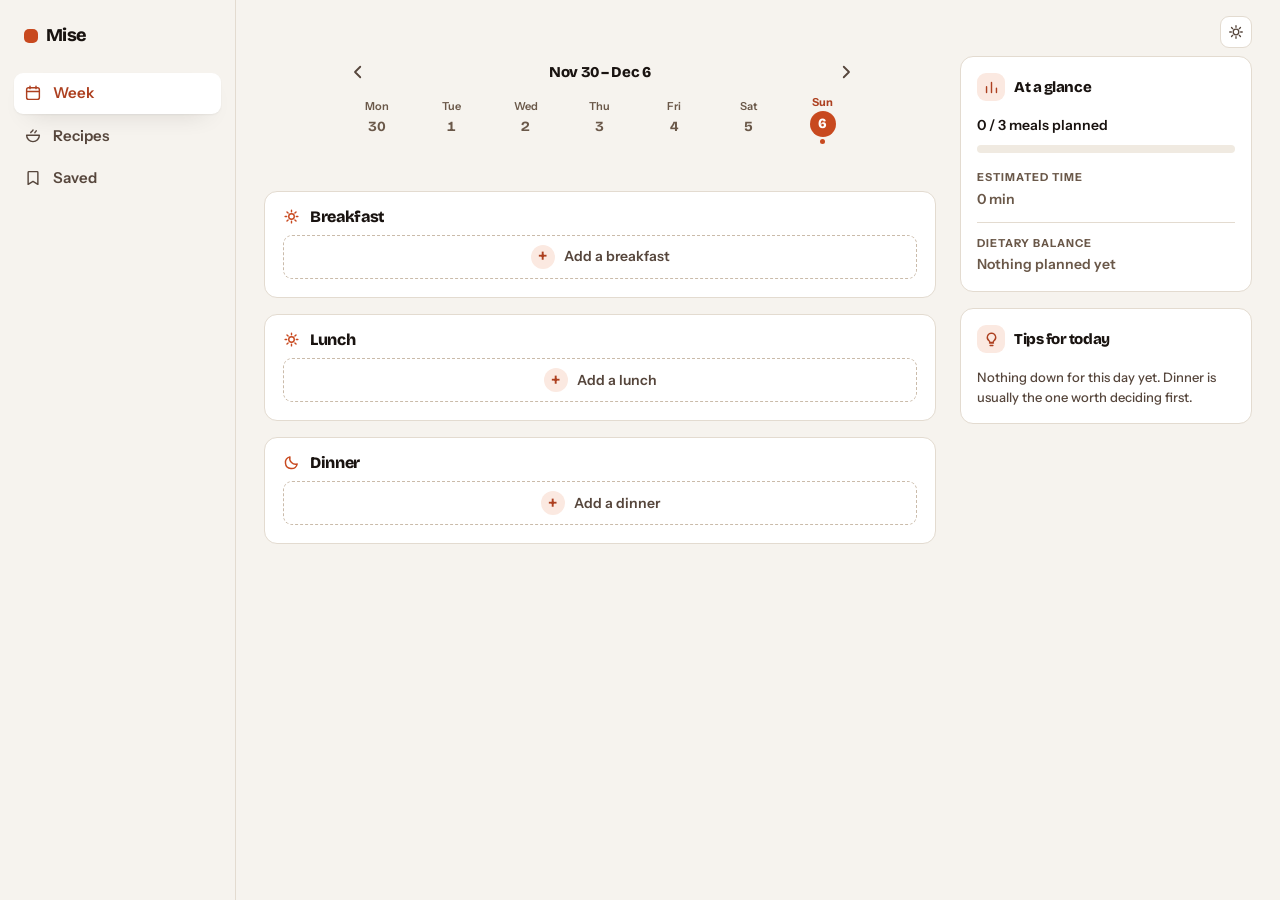
==== commit 6ccda0f8: "The day title goes off-screen, and a past day is colour only "Wednesday, Sep 2" repeated a selection" ====
--- a/index.html
+++ b/index.html
@@ -95,7 +95,12 @@
           <div class="day-strip" id="day-strip" role="group" aria-label="Choose a day"></div>
         </div>
 
-        <h2 class="day-title" id="day-title"></h2>
+        <!-- Off the screen, not out of the page: the week bar above already says which
+             day you are on, so the line was repeating a selection you just made. It
+             stays in the markup as the name of the three cards under it — .sr-only
+             rather than display:none, because a screen reader gets no week bar to look
+             at, and app.js still writes and hides it with the picker. -->
+        <h2 class="day-title sr-only" id="day-title"></h2>
         <!-- One card per meal for the selected day. tabindex so focus has somewhere to
              land when the control that was pressed gets re-rendered away. -->
         <div class="meals" id="week-grid" tabindex="-1"></div>
--- a/style.css
+++ b/style.css
@@ -429,8 +429,16 @@
    over the hover fill too, so nothing here depends on a fill that might vanish. */
 .day-strip .day-chip.has-meals .day-chip-date { border: 1.5px solid var(--accent); }
 /* A past day is quieter by colour, not by opacity — opacity would blend the text back
-   towards the tile and undo the contrast the tokens were chosen for. */
-.day-strip .day-chip.is-past .day-chip-date { color: var(--ink-faint); font-weight: 700; }
+   towards the tile and undo the contrast the tokens were chosen for. Name and date both,
+   so the whole chip recedes rather than half of it.
+   And no ring, even with meals in it: the ring is an accent mark about what is *planned*,
+   and on a day gone by it read as decoration on the two days you cannot act on — the
+   loudest thing on the bar drawing the eye backwards. Placed after the rule above and
+   carrying one more class, so it wins on both source order and specificity. */
+.day-strip .day-chip.is-past { color: var(--ink-faint); }
+.day-strip .day-chip.is-past .day-chip-date {
+  color: var(--ink-faint); font-weight: 700; border: 0;
+}
 .day-strip .day-chip.is-today .day-chip-name,
 .day-strip .day-chip[aria-pressed="true"] .day-chip-name { color: var(--accent-ink); }
 .day-strip .day-chip[aria-pressed="true"] .day-chip-date {
@@ -441,11 +449,12 @@
 .day-strip .day-dot { width: 5px; height: 5px; margin: 0; }
 .day-strip .day-chip[aria-pressed="true"] .day-dot { background: var(--accent); }
 
-/* --space-4 above, because this is where one section ends and the next begins: the bar
-   is navigation and the cards below are the content. It was 16px, four less than the gap
-   above the bar, so the two read as one undivided run. --space-2 below, because the title
-   and the cards it names are siblings — at 10px it was glued to the first card. */
-.day-title { margin: var(--space-4) 0 var(--space-2); font-size: 1.0625rem; }
+/* The day title is .sr-only now, so it holds no space and its margins do nothing — the
+   gap it used to carry moves onto the cards themselves. --space-4, because this is where
+   one section ends and the next begins: the bar is navigation and the cards below are the
+   content. At 16px, four less than the gap above the bar, the two read as one undivided
+   run. (The picker that replaces these cards already carries the same step.) */
+.meals { margin-top: var(--space-4); }
 
 /* ---- the day itself: one card per meal ---- */
 /* No day card around them. The heading above already names the day, and a card holding
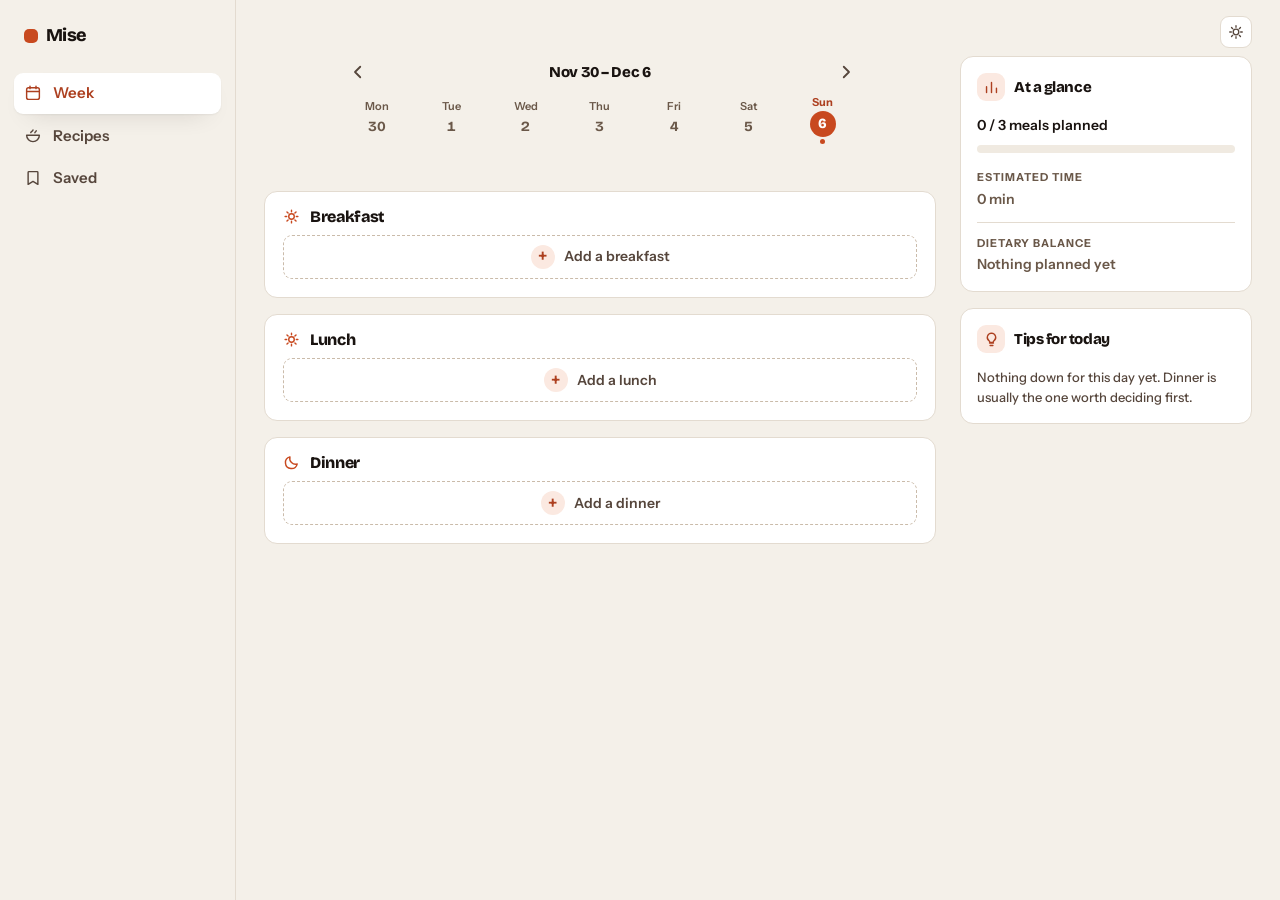
==== commit e1a95dcc: "Greys: controls rest above the page, tags below the card, no divider either way Four things off the " ====
--- a/index.html
+++ b/index.html
@@ -9,7 +9,7 @@
        wrong for anyone whose theme disagrees with their system. applyTheme() rewrites
        this from the live --bg on every switch; the value here is the light --bg, which
        is what an unstyled first paint shows. -->
-  <meta name="theme-color" content="#f6f3ee">
+  <meta name="theme-color" content="#f4f0e9">
   <title>Mise — weekly meal planner</title>
   <link rel="preconnect" href="https://fonts.googleapis.com">
   <link rel="preconnect" href="https://fonts.gstatic.com" crossorigin>
@@ -32,11 +32,21 @@
   </script>
 </head>
 <body>
-  <!-- Wide: the theme button alone, floated to the top right of the content column —
-       the brand has moved into the sidebar. Narrow: brand left, theme right. -->
+  <!-- The theme button, floated to the top right of the content column, and under
+       1000px the way back beside it. The brand sits in the sidebar and only in the
+       sidebar: on a phone this bar was a 53px nameplate above a recipe list with 132px
+       left, and the row is worth more as the way out of a view than as a name. -->
   <header class="topbar">
     <div class="topbar-inner">
-      <p class="brand brand-top"><span class="brand-mark" aria-hidden="true"></span>Mise</p>
+      <!-- Narrow only, and only when there is somewhere back to go: out of the slot
+           picker, or off Recipes and Saved to the week. It carries .slot-back as well
+           because it *is* that control — the picker's own back link is the same button
+           in the same shape, and at this width only one of the two is on screen.
+           syncBack() in app.js writes the label and hides it again on the week. -->
+      <button type="button" class="slot-back topbar-back" id="topbar-back" data-action="back" hidden>
+        <svg viewBox="0 0 24 24" width="16" height="16" fill="none" stroke="currentColor" stroke-width="2.4" stroke-linecap="round" stroke-linejoin="round" aria-hidden="true"><path d="M15 5l-7 7 7 7"></path></svg>
+        <span id="topbar-back-label">Back to the week</span>
+      </button>
       <button type="button" class="theme-btn" id="theme-toggle" data-action="theme"
               aria-pressed="false" aria-label="Switch to dark theme" title="Switch theme">
         <span class="theme-icon theme-icon-sun" aria-hidden="true">
@@ -63,8 +73,8 @@
            `el.weekHeading.textContent = WEEK_GREETING;` back in the start section of
            app.js — WEEK_GREETINGS and WEEK_GREETING are still there, unused. Also send
            .week-main and .week-side back to grid-row 2 in the wide block of style.css
-           and restore the .view-week > .view-head rule above it, or the greeting lands
-           in the same row as the week bar.
+           and restore both .view-head rules written out in the comments there, or the
+           greeting lands in the same row as the week bar.
 
            It sat outside .week-main so the grid could give it a row of its own: the
            summary column then started level with the week bar rather than level with
@@ -130,7 +140,7 @@
                list starts as the recipes for it rather than all fifty. -->
           <div class="filters" id="tools-slot"></div>
           <div class="pick-grid" id="slot-picker-grid"></div>
-          <p class="empty" id="slot-picker-empty" hidden>No recipes match that search.</p>
+          <p class="empty" id="slot-picker-empty" hidden>No recipes match. Try clearing a filter.</p>
         </div>
       </div>
 
@@ -175,7 +185,7 @@
       <div class="filters" id="tools-recipes"></div>
 
       <div class="card-grid" id="recipe-grid"></div>
-      <p class="empty" id="recipes-empty" hidden>No recipes match that search.</p>
+      <p class="empty" id="recipes-empty" hidden>No recipes match. Try clearing a filter.</p>
     </section>
 
     <!-- SAVED -->
@@ -193,8 +203,8 @@
   </main>
 
   <!-- Wide: the left sidebar, brand on top of a vertical list. Narrow: the same list
-       docked over the content as a pill, and the brand above is hidden because the top
-       bar already carries it. One set of nav markup, one nav landmark, two layouts.
+       docked over the content as a pill, and the brand above is hidden — there is no
+       brand anywhere at this width. One set of nav markup, one nav landmark, two layouts.
        It lives at body level on purpose: .topbar has a backdrop-filter, and a filtered
        ancestor becomes the containing block for position: fixed. -->
   <nav class="nav-wrap" aria-label="Main views">
--- a/style.css
+++ b/style.css
@@ -13,35 +13,54 @@
      the white card as the only bright thing on screen. So the page moves up to a
      near-white warm off-white and the card to pure white, matching Concept A, and the
      separation is carried by the hairline as much as by the fill. Measured: page to
-     card 1.11, card to sunk 1.20, --line 1.24 on the page and 1.37 on a card, no text
-     pair under 4.5. --surface-past (1.04) and --accent-soft (1.06) sit closer than 1.10
-     against the page on purpose — there is no room left between a near-white page and
-     white — so both are drawn with a --line border, which measures 1.29 and 1.17
-     against them. */
-  /* --bg is the page and nothing else. It was also filling the tags, the time pills, the
-     filter chips and the search field — all of which sit *inside* a card — and once dark
-     mode went neutral that read as holes punched through the tile: the page shade is the
-     darkest thing on screen, so a pill filled with it looks like a gap, not a pill. Those
-     four now use --surface-sunk, which is what "trays and inner tiles" means. Nothing
-     inside a card gets the page shade. */
-  --bg: #f6f3ee;             /* the page, and only the page */
+     card 1.14, card to sunk 1.20, --line 1.21 on the page and 1.37 on a card, no text
+     pair under 4.5. --surface-past (1.07), --accent-soft (1.04) and --control (1.07 from
+     the card) sit closer than 1.10 against their ground on purpose — there is no room
+     left between a near-white page and white — so each is drawn with a border, and it is
+     the border that gets measured: --line at 1.29 and 1.17, --line-strong at 1.76. */
+  /* --bg is the page and nothing else — no tag, pill, chip, input or menu is ever filled
+     with it. The page shade is the darkest surface on screen, so anything inside a white
+     card wearing it reads as a hole punched through to the page rather than as a pill.
+     Deepened one step from #f6f3ee: with every control on a card now sitting *above* the
+     page (see --control), the page is the only mid-tone left, and at 1.11 the white cards
+     barely lifted off it. 1.14 now — still inside the 1.07–1.25 band both light references
+     measure at, and it gives --surface-past and --control somewhere to be. */
+  --bg: #f4f0e9;             /* the page, and only the page */
   --surface: #ffffff;        /* meal cards, recipe cards, panels — nearly white */
-  --surface-sunk: #f0eae1;   /* trays and inner tiles — a step deeper than a card */
+  /* A recessed patch *on* a card, going down in both themes: the progress track, and the
+     tag pills. A tag is a label, not a control — it has no border, so it needs a fill
+     that can be seen, and 1.20 down from a white card is the only place in a light theme
+     where a borderless pill is visible at all. Controls go the other way; see below. */
+  --surface-sunk: #f0eae1;
+  /* The rest fill of a *control* sitting on a card — the search field, a filter chip, a
+     filter summary — and it goes UP towards white, which is the one direction both light
+     references agree on: PowerToys puts its input at #fefefe on a #fbfbfb card, Claude at
+     #fefefd on #fcfcfb chrome (docs/light-mode-reference.md §3). It used to be #f0eae1,
+     a step *down*, which is what made the tools row read as one beige wash: at 1.05 from
+     the page, a chip inside a white card was the same shade as the page around the card,
+     so five dropdowns and a search field looked like gaps in the panel rather than
+     controls on it. There is no room above a white card, so the fill is only 1.07 below it
+     and the --line-strong border carries the edge — which is exactly what a light theme
+     does once it runs out of greys. What matters is the other side: 1.07 *above* the page,
+     so nothing on a card is ever darker than the page again.
+     Dark keeps PowerToys dark's own "input inside a card" value, 1.21 above --surface —
+     same direction, and there it has the room to be a fill on its own. */
+  --control: #fbf7f2;
   --surface-past: #faf8f5;   /* a day that has been and gone: back towards the page */
   --ink: #191310;
   --ink-soft: #56463c;
   --ink-faint: #6a5849;
   --line: #e3dbd0;
   --line-strong: #cabbaa;
-  /* The hover fill for a control that sits on the *page*. It goes DOWN into grey, which
-     is the light-mode direction: a light theme has almost nothing above its surfaces —
-     white is the ceiling — so state has to be spent downward. (Elevation still goes up:
-     a card is lighter than the page in both themes. The two point opposite ways and both
-     are right; see docs/light-mode-reference.md §3.) 1.14 on --bg, mid-band for the
-     1.10–1.25 the reference apps measure at. A control that sits on a *card* does not use
-     this — --surface-sunk is already a correct downward step from --surface, at 1.20.
-     Dark's own hover ramp is the parked dark-mode job, so there --hover is today's value
-     unchanged. */
+  /* The state fill: every hover that lands on a fill rather than on a border, whether the
+     control sits on the page or on a card. It goes DOWN into grey, which is the
+     light-mode direction: a light theme has almost nothing above its surfaces — white is
+     the ceiling — so state has to be spent downward. (Elevation still goes up: a card is
+     lighter than the page in both themes, and so is --control. States and elevation point
+     opposite ways in light and both are right; docs/light-mode-reference.md §3.) 1.11 on
+     --bg and 1.26 on a card, which brackets the 1.10–1.25 band the reference apps measure
+     at. This is not --control: --control is where a control *rests*, near white, and a
+     hover that went there would be a 1.07 no-op. */
   --hover: #eae4da;
   /* The scrim behind a dialog. Both light references use a mid grey around 2.9 over
      white, not a heavy black; .42 composites to #9a9591 here, which measures 2.97. */
@@ -102,19 +121,29 @@
   --bg: #1a1a1a;
   --surface: #2b2b2b;
   --surface-sunk: #212121;
+  /* Up, not down: see the light block. #383838 is PowerToys dark's own "input inside a
+     card" value, 1.21 above --surface — the raised step the dark report asked for. */
+  --control: #383838;
   /* Back towards the page, like its light counterpart — not past it. A past card that
      is *darker* than --bg reads as a hole in the page rather than a card that has
      receded into it. Clears 1.10 against the page on its own. */
   --surface-past: #232323;
   --ink: #f5f3f1;
   --ink-soft: #c2bebb;
-  --ink-faint: #9b9794;
+  /* Lifted from #9b9794. The third text tier's hardest ground used to be the card at
+     4.89; now it is the raised --control fill under the search placeholder, where the old
+     value measured 4.05 — under the floor. 4.74 there and 5.72 on a card, still a clear
+     step below --ink-soft's 7.67, so the tier order holds. */
+  --ink-faint: #a8a4a1;
   --line: #3a3a3a;
   --line-strong: #545454;
-  /* Unchanged behaviour: this is the same #2b2b2b the sidebar hover already used. Dark
-     spends state *upward*, and there is nothing above --surface to spend — that is the
-     open dark-mode finding, deliberately not answered here. */
-  --hover: #2b2b2b;
+  /* Up, not down — the dark direction, and the open finding from the dark report finally
+     answered. It was #2b2b2b, which is --surface itself: correct on the page (1.23) and a
+     complete no-op for the three hovers that land on a card, where the control sits on
+     #2b2b2b already. One value clears both grounds: 1.48 on the page and 1.21 on a card.
+     It matches --control, and that is not a collision — nothing rests on --control and
+     hovers to --hover. A chip that has a fill hovers by moving its *border*. */
+  --hover: #383838;
   --scrim: rgba(28, 20, 16, .5);
 
   --accent: #ff7a4f;
@@ -189,10 +218,13 @@
 :focus-visible { outline: 3px solid var(--accent); outline-offset: 2px; border-radius: 4px; }
 
 /* ---------- shell: top bar, sidebar, docked nav ---------- */
-/* Narrow first: a sticky top bar with the brand and the theme button, and the view
+/* Narrow first: a sticky top bar with the way back and the theme button, and the view
    switch docked over the content as a pill. Wide (the @media at the end of this
    section): the same nav list becomes a left sidebar and the top bar keeps only the
-   theme button. One set of nav markup and one nav landmark either way. */
+   theme button. One set of nav markup and one nav landmark either way.
+   The brand is in the sidebar and nowhere else. It used to sit here too, which cost the
+   narrow layout a 53px row for a nameplate above a list with 132px left for recipes —
+   and the bar had somewhere better to spend it. */
 .topbar {
   position: sticky; top: 0; z-index: 20;
   background: color-mix(in srgb, var(--bg) 88%, transparent);
@@ -218,9 +250,25 @@
   background: var(--accent);
   border-radius: 5px;
 }
-/* The sidebar's copy of the brand. Hidden until there is a sidebar to put it in — the
-   top bar is carrying it at this width. */
+/* The only copy of the brand. Hidden until there is a sidebar to put it in: under
+   1000px the app is nameless and the top bar carries the way back instead. */
 .brand-side { display: none; }
+
+/* The way out of a view, in the row the brand used to fill. It shares .slot-back's
+   shape because it is the same control, so this class only places it: hard left, with
+   the theme button's auto margin holding the other end.
+   Off by default and switched on in the 620px block, rather than the other way round.
+   The line it hangs off has to be the *same* 620px line, because over it the picker's
+   own back link is on screen: turned off above 1000px instead, the two of them showed
+   together for the whole 621-1000px band. The `hidden` attribute app.js writes still
+   beats this either way — that is what the !important on [hidden] above is for.
+   Two classes, not one, and that is load-bearing: this button carries .slot-back too,
+   and .slot-back's own `display: inline-flex` sits 500 lines *below* here, so a single
+   class lost the tie on source order and the button showed at every width. The same
+   trap the media queries at the end of this file are gathered to avoid.
+   No margin of its own: the theme button's `margin-left: auto` already takes every spare
+   pixel in the row, which leaves this hard left with nothing to declare. */
+.topbar-inner .topbar-back { display: none; }
 
 /* The pill spans the viewport and centres with flex rather than translateX: a transform
    here would make this element the containing block for the fixed scrim below it. */
@@ -264,12 +312,12 @@
   border: 1px solid var(--line); border-radius: 9px;
   transition: background var(--fast) var(--ease), color var(--fast) var(--ease);
 }
-/* Sunk on the button's own --surface fill, which is 1.20 light and 1.14 dark — this
-   hover never touched the page, so the 1.08 page problem the sidebar had does not
+/* The state fill on the button's own --surface, which is 1.26 light and 1.21 dark — this
+   hover never touched the page, so the 1.05 page problem the sidebar had does not
    apply here. It was briefly changed to --surface and that made the rule a no-op,
    since the button is already --surface at rest: the fill has to differ from what the
    control sits on, not from the page behind it. */
-.theme-btn:hover { background: var(--surface-sunk); color: var(--ink); }
+.theme-btn:hover { background: var(--hover); color: var(--ink); }
 /* An inline SVG sits on the text baseline and leaves descender space under it, so
    the glyph rides high in a centred box. Making it a block removes the baseline. */
 .theme-btn svg { display: block; width: 16px; height: 16px; }
@@ -328,6 +376,11 @@
   transition: background var(--fast) var(--ease), border-color var(--fast) var(--ease),
               color var(--fast) var(--ease);
 }
+/* The accent wash, put back after a round on a neutral grey: on a tools row that is now
+   white buttons and white chips separated by hairlines, a grey hover was the same move as
+   every rest fill around it and read as nothing happening. A .btn has no pressed state to
+   confuse it with — the argument that took the wash off .icon-btn below does not reach
+   here, because no .btn is ever the chosen one. */
 .btn:hover { background: var(--accent-soft); border-color: var(--accent); }
 
 .btn-primary {
@@ -348,22 +401,26 @@
   width: 30px; height: 30px; display: grid; place-items: center;
   transition: background var(--fast) var(--ease), color var(--fast) var(--ease);
 }
-.icon-btn:hover { background: var(--accent-soft); color: var(--accent-ink); }
+/* This one keeps the neutral fill, unlike .btn above, and the layout toggle is why: its
+   *pressed* state is --accent-soft with accent ink, so hovering to accent-soft made hover
+   and pressed the same two colours — you could not tell which button was on by looking at
+   the one under the pointer. --hover, not --control: this button has no fill of its own,
+   so the hover has to be a step from the card it sits on, and --control is where a control
+   *rests*. 1.26 down in light, 1.21 up in dark. */
+.icon-btn:hover { background: var(--hover); color: var(--ink); }
 
 /* ---------- week ---------- */
 /* The day column, and the summary column beside it. Everything in the aside is derived
    from the day showing on the left, so under 1000px it is dropped rather than stacked
    below — there is nothing in it you cannot read off the meals themselves. */
-/* The heading is a direct child rather than part of .week-main, so the grid can give it
-   a row of its own and the summary column starts level with the week bar instead of
-   level with the heading. The grid gap replaces its own margin, so the *row* gap is
-   --space-4, the same section break `.view-head` carries on every other view — the
-   heading is the largest thing on the page and 24px under it read as cramped against it.
-   The *column* gap beside the summary panel stays --space-3: that is two things sitting
-   side by side, which is a block edge, not a section break. Two values, one declaration,
-   which is why the wide block no longer sets a gap of its own. */
+/* Two values in one declaration: the *row* gap is --space-4, the same section break
+   `.view-head` carries on every other view; the *column* gap beside the summary panel
+   stays --space-3, because side by side is a block edge, not a section break. That is
+   why the wide block sets no gap of its own.
+   The week's own heading is parked — see the comment in index.html. Restoring it means
+   restoring `.view-week > .view-head { margin-bottom: 0; }` here, so the row gap replaces
+   its margin, along with the two placements in the wide block at the end of this file. */
 .view-week { display: grid; gap: var(--space-4) var(--space-3); align-items: start; }
-.view-week > .view-head { margin-bottom: 0; }
 .week-main { min-width: 0; }
 .week-side { display: none; }
 
@@ -375,7 +432,7 @@
    navigation while the meal cards below it held the content, so the page had two levels
    of box competing; now the cards are the only boxes on the week. The consequence is
    that its chips sit on --bg instead of on --surface, which is why both fills below had
-   to be re-picked: --surface-sunk measures 1.08 against the page in both themes.
+   to be re-picked: --surface-sunk measures 1.05 against the page in light, 1.08 in dark.
    Capped and centred too, rather than spread across the column. Seven chips sharing
    1180px put Mon and Sun a hand's width apart and the week stopped reading as one
    object; at 520px they sit as close as their own labels allow. It centres under the
@@ -410,7 +467,7 @@
 }
 /* The chips sit on the page now that the bar has no fill, so the hover is --hover, the
    token built for exactly that: a step *down* into grey in light, up in dark. Bare
-   --surface-sunk measured 1.08 here and the hover barely registered. */
+   --surface-sunk measured 1.05 here and the hover barely registered. */
 .day-strip .day-chip:hover { background: var(--hover); }
 .day-strip .day-chip-name { font-size: .6875rem; font-weight: 700; }
 .day-strip .day-chip-date {
@@ -423,7 +480,7 @@
 /* A day with something in it is ringed rather than tinted, so the strip still shows the
    shape of the week at a glance — planned, today and selected each read differently.
    The tint was --surface-sunk, which needed the bar's own fill behind it to be visible
-   at all; on the page it measured 1.08. A ring answers it in the accent instead, and
+   at all; on the page it measured 1.05. A ring answers it in the accent instead, and
    gives one shape for one idea: empty circle, ringed when planned, filled when
    selected. --accent measures 4.28 on the page in light and 6.75 in dark, and holds up
    over the hover fill too, so nothing here depends on a fill that might vanish. */
@@ -596,18 +653,27 @@
 .search input {
   width: 100%; max-width: 480px;
   padding: 8px 14px; min-height: 36px;
-  background: var(--surface-sunk); color: var(--ink);
+  background: var(--control); color: var(--ink);
   border: 1px solid var(--line-strong);
   border-radius: var(--radius-sm);
   font-size: .875rem;
-  transition: border-color var(--fast) var(--ease);
-}
-.search input:focus { border-color: var(--accent); }
+  transition: border-color var(--fast) var(--ease), box-shadow var(--fast) var(--ease);
+}
+/* The one control in the app that does not get the shared 3px ring, and the reason is a
+   browser rule rather than a taste: Chrome matches :focus-visible on a text field however
+   it was focused — deliberately, because a text field is for typing and the caret has to
+   be findable. So the ring appeared on a mouse click and while typing, which is the one
+   thing a focus ring exists not to do. A text field already carries a border, so the
+   border is its focus indicator: accent, doubled to 2px by an inset shadow rather than a
+   wider border, which would shift the field by a pixel every time it took focus. A
+   keyboard user loses nothing — the same accent edge appears either way. */
+.search input:focus { border-color: var(--accent); box-shadow: inset 0 0 0 1px var(--accent); }
+.search input:focus-visible { outline: none; }
 .search input::placeholder { color: var(--ink-faint); }
 
 /* Two icon buttons, no tile around them: they sit inside the tools card, and a bordered
-   group in there would be the second box the card already is. Pressed is the accent
-   wash, the same one .icon-btn hovers to — measured against --surface. */
+   group in there would be the second box the card already is. Pressed is the accent wash
+   and hover is neutral — they used to be the same fill; see .icon-btn:hover. */
 .view-toggle { flex: none; display: flex; gap: 2px; }
 .view-toggle .icon-btn[aria-pressed="true"] { background: var(--accent-soft); color: var(--accent-ink); }
 
@@ -628,7 +694,7 @@
 /* One row: five labelled stacks of chips spent a third of the screen before the first
    recipe, so each group folds into a dropdown and the row is as tall as one chip. It
    wraps rather than scrolls on a narrow screen — a scroll container clips an absolutely
-   positioned menu, and six groups do not fit 360px at any legible size. */
+   positioned menu, and five dropdowns do not fit 360px at any legible size. */
 .filter-row { display: flex; flex-wrap: wrap; align-items: center; gap: 6px; }
 .filter-drop { position: relative; }
 .filter-summary {
@@ -636,7 +702,7 @@
   display: inline-flex; align-items: center; gap: 6px;
   border-radius: var(--radius-sm); padding: 5px 11px; min-height: 30px;
   font-size: .75rem; font-weight: 600;
-  background: var(--surface-sunk); border: 1px solid var(--line-strong); color: var(--ink-soft);
+  background: var(--control); border: 1px solid var(--line-strong); color: var(--ink-soft);
   transition: border-color var(--fast) var(--ease), color var(--fast) var(--ease);
 }
 .filter-summary::-webkit-details-marker { display: none; }
@@ -665,7 +731,7 @@
   padding: 6px 8px; min-height: 32px; border-radius: var(--radius-sm);
   font-size: .8125rem; font-weight: 500; color: var(--ink-soft);
 }
-.filter-opt:hover { background: var(--surface-sunk); color: var(--ink); }
+.filter-opt:hover { background: var(--hover); color: var(--ink); }
 .filter-opt input {
   flex: none; width: 15px; height: 15px; margin: 0;
   accent-color: var(--accent);
@@ -677,7 +743,7 @@
   cursor: pointer; border-radius: var(--radius-sm);
   padding: 5px 11px; min-height: 30px;
   font-size: .75rem; font-weight: 600;
-  background: var(--surface-sunk); border: 1px solid var(--line-strong); color: var(--ink-soft);
+  background: var(--control); border: 1px solid var(--line-strong); color: var(--ink-soft);
   transition: background var(--fast) var(--ease), border-color var(--fast) var(--ease),
               color var(--fast) var(--ease);
 }
@@ -721,8 +787,6 @@
   font-family: var(--font-body); font-size: 1.0625rem; font-weight: 500;
   letter-spacing: normal; color: var(--ink);
 }
-/* More room under the field than beside it: this is the last thing before the cards,
-   and the gap is what stops the head reading as part of the grid. */
 /* The same "this is clickable" language as a meal name: accent-ink, underlined at rest
    because touch has no hover, full strength on hover. */
 .slot-back {
@@ -770,28 +834,30 @@
 }
 
 /* List layout: one column, and the card turns on its side — name and time left, the
-   same foot of buttons moved to the right of it and divided by the same hairline. No
-   second component, so a card is a card in both layouts. */
+   same foot of buttons moved to the right of it. No second component, so a card is a
+   card in both layouts. */
 .card-grid.is-list, .pick-grid.is-list { grid-template-columns: 1fr; }
 .is-list .card { flex-direction: row; align-items: stretch; }
 .is-list .card-open {
   display: flex; align-items: center; gap: var(--space-2);
   padding: 12px 15px; min-width: 0;
 }
-/* A column, not a share of what is left: with `flex: 1` and space-between, the minutes
-   landed wherever each name happened to end — 469px, 429px, 535px down one list — and
-   sat at the *top* of a name that wrapped to two lines while the tags beside it centred.
-   A fixed basis right-aligns them into a column, and centring the row puts them on the
-   same line as the tags. */
-/* 40% of the row, but never less than the width a recipe name needs to read in two
-   lines: in the slot picker the content column is ~400px wide and a plain percentage
-   squeezed "Overnight Oats with Berries" into three. */
-.is-list .card-top { flex: 0 1 40%; min-width: 178px; align-items: center; }
-/* It has to be allowed to shrink and wrap. `flex: none` refused both, so in a narrow
-   column — the slot picker beside the summary panel — three tags ran under the foot of
-   buttons and the card's own `overflow: hidden` sliced the last one in half. */
-.is-list .card-tags { margin-top: 0; flex: 1 1 auto; min-width: 0; }
-.is-list .card-actions { border-top: 0; border-left: 1px solid var(--line); }
+/* The name takes the row and everything else collects on the right, beside the buttons
+   that act on the card: name — gap — minutes · tags · [add] [save]. The name is the thing
+   a list is scanned by, so it gets the width; the minutes and the tags are facts about it
+   and belong together rather than strung out across the row.
+   It was `flex: 0 1 40%` with a 178px floor, a fixed column so that the minutes lined up
+   down the list — they had been landing wherever each name happened to end, 469px, 429px,
+   535px. Growing the column keeps that: .card-top is still space-between inside, so the
+   minutes still sit at its right edge, and that edge is now the same distance from the
+   foot on every row. Centring the row puts them on the tags' line. */
+.is-list .card-top { flex: 1 1 auto; min-width: 0; align-items: center; }
+/* No grow — that is what holds the tags against the foot rather than letting them start
+   halfway across. Shrink stays on, and so does min-width: `flex: none` refused both, and
+   in a narrow column — the slot picker beside the summary panel — three tags then ran
+   under the foot of buttons and the card's own `overflow: hidden` sliced the last one in
+   half. */
+.is-list .card-tags { margin-top: 0; flex: 0 1 auto; min-width: 0; }
 /* Same trap as the tile ring below, other two corners: the outline follows its own
    element's radius and .card-open now runs down the card's left edge. */
 .is-list .card-open:focus-visible { border-radius: var(--radius) 0 0 var(--radius); }
@@ -817,8 +883,8 @@
    offset draws it inside; the radius has to come with it, because an outline follows its
    element's border-radius and .card-open has none of its own — it fell back to the 4px in
    the :focus-visible rule above and its square top corners were clipped by the card's 13px
-   curve all over again. Bottom stays square: that edge is mid-card, against the foot's
-   divider. Anything else in a card — the foot buttons, the bookmark — is inset already and
+   curve all over again. Bottom stays square: that edge is mid-card, where the foot begins.
+   Anything else in a card — the foot buttons, the bookmark — is inset already and
    keeps the outward ring. */
 .card-open:focus-visible { outline-offset: -4px; border-radius: var(--radius) var(--radius) 0 0; }
 
@@ -839,17 +905,43 @@
   font-variant-numeric: tabular-nums;
 }
 .card-tags { margin-top: 10px; display: flex; flex-wrap: wrap; gap: 5px; }
+/* --surface-sunk, not --control: a tag is a label, not a control. It has no border, so a
+   near-white --control fill would leave it at 1.07 on a white card — a pill you cannot
+   see. The recessed shade is the one place a borderless pill still reads in a light
+   theme, and it is now the only fill inside a card that goes *down*. */
 .tag {
   font-size: .5rem; letter-spacing: .1em; text-transform: uppercase;
   font-weight: 700; color: var(--ink-soft);
   background: var(--surface-sunk); border-radius: var(--radius-pill); padding: 4px 8px;
 }
 
+/* No divider, in either layout. The hairline that used to close off the foot made a card
+   into two stacked boxes — one for the recipe, one for the buttons that act on it — when
+   the card is one object and its own border is the only box it gets. The padding does the
+   separating. (In a list the same hairline became a *vertical* rule down the middle, which
+   was worse: it cut one row into two panes.) */
 .card-actions {
   display: flex; align-items: center; gap: 6px;
-  padding: 11px 13px 13px; border-top: 1px solid var(--line);
+  padding: 11px 13px 13px;
 }
 .card-actions .btn { flex: 1; }
+
+/* The glyph is in the markup at every width and hidden here, because the swap has to
+   survive a window dragged across 620px and a card is not redrawn on a resize. */
+.card-add > svg { display: none; }
+
+/* Sideways, the add button is its glyph alone at every width. Full-width it was a bar of
+   accent as wide as a third of the row, louder than the recipe name it belongs to and
+   pushing that name onto two lines; a list is meant to be scanned by name. The words are
+   *hidden, not dropped* — aria-label and title carry the same sentence (app.js), so the
+   button is never a nameless plus sign. The width is var(--tap) so the 44px touch floor
+   holds without needing a line in the `pointer: coarse` block, and it has to sit after
+   `.card-actions .btn { flex: 1 }` to beat it on source order at equal specificity.
+   The tile foot keeps its words above 620px — there it is the widest thing on the card
+   and the card has room for it. */
+.is-list .card-add { flex: none; width: var(--tap); padding: 6px; }
+.is-list .card-add > svg { display: block; }
+.is-list .card-add-label { display: none; }
 
 /* Nothing but an .icon-btn, same as the clear x beside it: no border and no fill, so a
    card is not ringed by two boxed controls. Saved is carried by the filled bookmark glyph
@@ -1032,7 +1124,6 @@
     pointer-events: auto;
   }
   .brand-side { display: flex; padding: 0 10px; }
-  .brand-top { display: none; }
 
   /* The pill unwinds into a plain vertical list: no fill, no border, no shadow. */
   .nav {
@@ -1049,10 +1140,10 @@
   /* The nav unwinds to no fill above, so this hover lands on the page: --surface-sunk
      measured 1.08 there and the hover barely registered. It then went *up* to --surface,
      which cleared the floor but is the wrong direction for a light theme — hover belongs
-     below what it sits on. --hover is that step down: 1.14 on the page. */
+     below what it sits on. --hover is that step down: 1.11 on the page. */
   .nav-btn:hover { background: var(--hover); color: var(--ink); }
   /* A card-coloured pill, not an accent-soft one: on the tinted page accent-soft sits
-     at 1.05 and the pill had no edge at all. The accent is carried by the text. */
+     at 1.04 and the pill had no edge at all. The accent is carried by the text. */
   .nav-btn[aria-current="page"] {
     background: var(--surface); color: var(--accent-ink);
     box-shadow: var(--shadow);
@@ -1079,27 +1170,61 @@
 }
 
 @media (max-width: 620px) {
-  .page { padding: var(--space-3) 14px 100px; }
-  .topbar-inner { padding: 10px 14px; gap: 10px; }
+  /* Everything above the recipe list steps down a token at this width, because the list
+     is the point of every view here and it was getting what was left: 540px of week bar,
+     picker head and tools row on a 780px screen, and 132px of recipes under it. The
+     budget is a third of the screen for the controls, the rest for the list — the
+     numbers behind it are in docs/decisions.md. Nothing in check.mjs sees this. */
+  .page { padding: var(--space-1) 14px 100px; }
+  /* 4px, not 10: the bar holds one or two 44px controls on a finger and the padding was
+     charging 12px on top of a floor that is already the tallest thing up here. */
+  .topbar-inner { padding: 4px 14px; gap: 10px; }
+  /* This width and no wider: see the base rule, including why it takes two classes. */
+  .topbar-inner .topbar-back { display: inline-flex; }
+  /* The 2px either side is what put the day chips *under* the 44px floor at 360px, and
+     it is 2px of a strip that has none to give: 332px of column, six 4px gaps and seven
+     chips comes to exactly 44.0 without it and 43.4 with it. Measured, not reasoned —
+     the wrap breakpoint below is arithmetic off this line, so the two move together. */
+  .weekbar { padding: 0 0 4px; }
+  .day-strip { margin-top: 4px; }
+  .meals, .slot-picker { margin-top: var(--space-2); }
   .nav-wrap { bottom: 14px; }
   .toast { bottom: 76px; }
   .nav-btn { padding: 6px 12px; font-size: .75rem; }
   .card-grid { grid-template-columns: 1fr; }
   .pick-grid { grid-template-columns: 1fr; }
-  /* One column: a centred heading and a back link do not share 360px. The back link
-     keeps the first row to itself, the heading centres under it. */
-  .slot-picker-head { grid-template-columns: 1fr; gap: 4px; }
+  /* One column, and the heading has it to itself: the back link is in the top bar at
+     this width, which is the same control in a row that already exists. */
+  .slot-picker-head { grid-template-columns: 1fr; gap: 4px; margin-bottom: var(--space-1); }
   .slot-picker-title { grid-column: 1; }
-  .filters { padding: 14px; }
+  /* Not .sr-only and not left in the tab order twice: this is a focusable control with a
+     visible replacement three rows up, so it goes out of the page entirely here. The
+     picker's accessible name is .slot-picker-title, which stays. */
+  .slot-picker-head > .slot-back { display: none; }
+  .filters { padding: var(--space-1); margin-bottom: var(--space-1); }
   .meal { padding: 13px 14px 15px; }
-  /* The search field takes the row to itself; the layout toggle and the filter button
-     share the one under it. Three controls do not fit 360px side by side, and a search
-     box squeezed to 90px is not a search box. */
-  .tool-bar { flex-wrap: wrap; }
-  .tool-bar .search { flex: 1 0 100%; }
-  .filter-toggle { flex: 1; }
+  /* All three on one row after all. The wrap cost 44px of a screen that had none to
+     spare, and the arithmetic it was written against was never measured: at 360px the
+     field comes out 135px wide on a mouse and 107px on a finger, where the two layout
+     buttons and the filter button are at their 44px floor. Not the 90px the old comment
+     claimed, and not roomy either — so the placeholder is what gives, not the field. */
+  .tool-bar { gap: 6px; }
   /* Sideways in a 360px column there is room for a name or for tags, not both. */
   .is-list .card-tags { display: none; }
+  /* The *tile* foot compresses to the glyph too — a list already has, at every width. Full
+     width it was 340px of accent across a 360px screen, louder than the recipe name it
+     belongs to. The words are *hidden, not dropped*: the button carries the same sentence
+     as its aria-label at both widths (app.js), so this is a label going quiet, not a
+     control losing its name.
+     It sets its own width, and the width is var(--tap): this rule sits after the
+     `pointer: coarse` block and would otherwise undercut the 44px floor it names. */
+  .card-actions .card-add { flex: none; width: var(--tap); padding: 6px; }
+  /* Two 44px controls in a full-width foot: huddled at the left they read as a row that
+     ran out, so the primary keeps the left edge and the bookmark takes the right. It is a
+     no-op in a list, where the foot is exactly as wide as the pair. */
+  .card-actions { justify-content: space-between; }
+  .card-add > svg { display: block; }
+  .card-add-label { display: none; }
   /* The menu stops floating and opens in the row instead — the open group takes a line
      of its own. A 176px panel hanging off a chip two thirds of the way across a 360px
      screen runs off the right edge, and there is no CSS that flips it to the side with
@@ -1120,12 +1245,16 @@
   .sheet-title { font-size: 1.375rem; }
 }
 
-/* Seven across stops clearing the 44px floor — width as well as height — at about
-   400px, not at 620: at 401px the strip still gives 46px a chip. Below that it wraps
-   4 + 3 and centres, which shows the whole week with no scroll and no day off-screen.
-   This was in the 620px block, where it fired hundreds of pixels early and turned the
-   week into two rows of 100px buttons on a screen that had room for one row of seven. */
-@media (max-width: 400px) {
+/* Seven across stops clearing the 44px floor — width as well as height — at 360px, not
+   at 620 and not at 400: the page is 14px in from each edge here and the strip's own gap
+   is 4px, so a chip is (w - 28 - 24) / 7, which is 44.0px at exactly 360 and 44.1px at
+   361. Below that it wraps 4 + 3 and centres, which shows the whole week with no scroll
+   and no day off-screen. It was written as 400px against arithmetic that assumed the
+   wide page padding, and that cost every 361-400px phone — a 390px iPhone included — a
+   second 54px row of day chips it had the width to avoid.
+   This was in the 620px block before that, where it fired hundreds of pixels early and
+   turned the week into two rows of 100px buttons on a screen with room for one row. */
+@media (max-width: 359px) {
   .day-strip {
     display: flex; flex-wrap: wrap; justify-content: center; gap: 6px;
     margin: 6px auto 0;
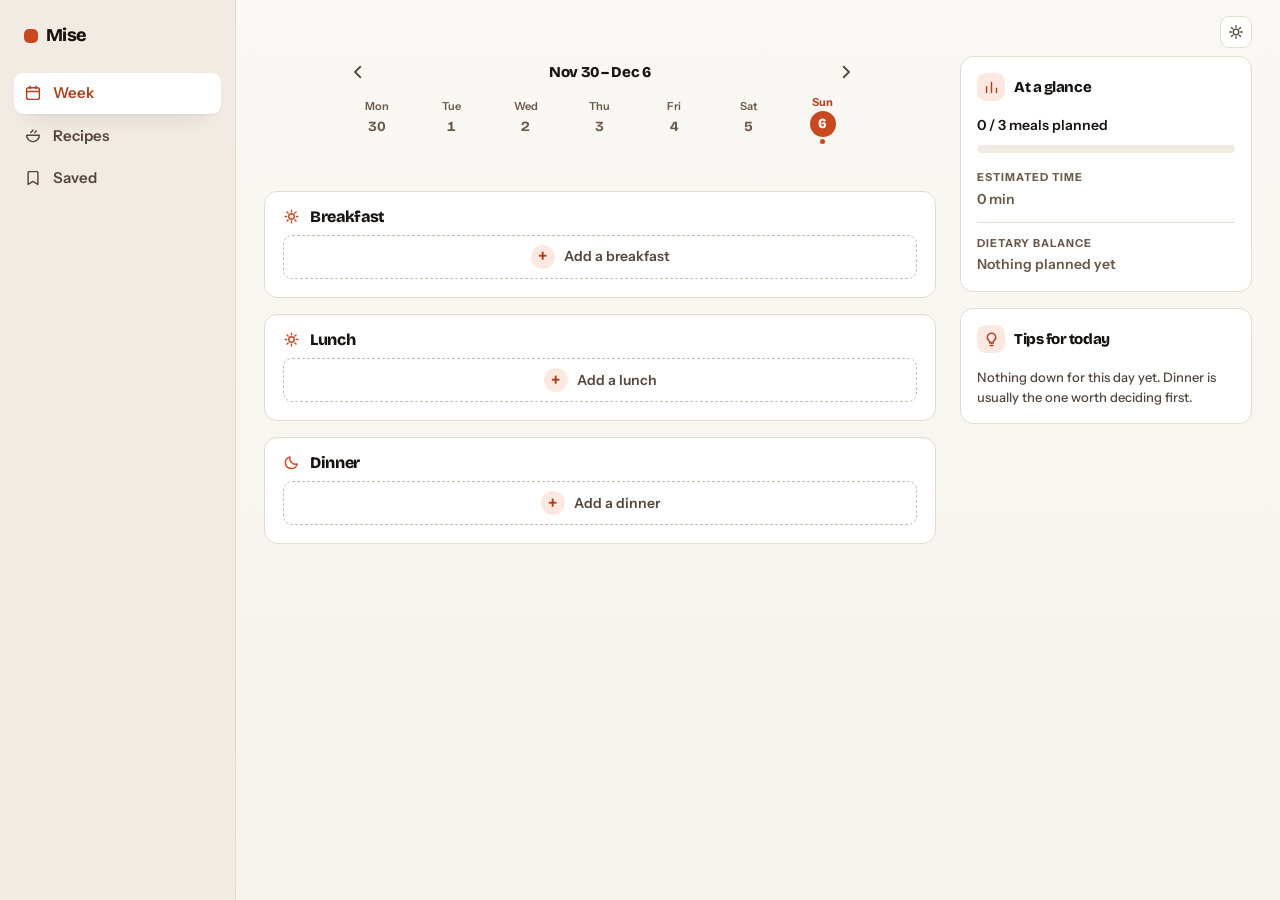
==== commit 36476848: "A near-white page with a gradient, and a sidebar that reads as a panel The page goes from #f4f0e9 to" ====
--- a/index.html
+++ b/index.html
@@ -9,7 +9,7 @@
        wrong for anyone whose theme disagrees with their system. applyTheme() rewrites
        this from the live --bg on every switch; the value here is the light --bg, which
        is what an unstyled first paint shows. -->
-  <meta name="theme-color" content="#f4f0e9">
+  <meta name="theme-color" content="#faf8f4">
   <title>Mise — weekly meal planner</title>
   <link rel="preconnect" href="https://fonts.googleapis.com">
   <link rel="preconnect" href="https://fonts.gstatic.com" crossorigin>
--- a/style.css
+++ b/style.css
@@ -12,26 +12,70 @@
      beige wash next to the mockups, because a heavy page plus a heavy inner tile leaves
      the white card as the only bright thing on screen. So the page moves up to a
      near-white warm off-white and the card to pure white, matching Concept A, and the
-     separation is carried by the hairline as much as by the fill. Measured: page to
-     card 1.14, card to sunk 1.20, --line 1.21 on the page and 1.37 on a card, no text
-     pair under 4.5. --surface-past (1.07), --accent-soft (1.04) and --control (1.07 from
-     the card) sit closer than 1.10 against their ground on purpose — there is no room
-     left between a near-white page and white — so each is drawn with a border, and it is
-     the border that gets measured: --line at 1.29 and 1.17, --line-strong at 1.76. */
+     separation is carried by the hairline as much as by the fill.
+
+     Then the page went whiter still, to #faf8f4, and that is the move this palette is
+     now organised around. White to the old page was 1.14 of range in total, and the
+     floor for two surfaces that touch is 1.10 — so **cards, a whiter page and a rail
+     that reads apart from the page cannot all have a tonal step**, because 1.10 twice
+     over is 1.21 and there is only 1.14 to spend. One of the three edges has to be a
+     hairline instead, and the card's is the one that already had a border: page to card
+     is 1.06 now, carried by --line at 1.29 on the page and 1.37 on the card. The step
+     that was bought with it is the sidebar — a real 1.12 — which is the arrangement both
+     light references use (Claude runs content to chrome at 1.03 and lets the seam do the
+     work; docs/light-mode-reference.md §3).
+
+     Measured: page to rail 1.12, card to sunk 1.20, card to tag 1.32, --line 1.29 on the
+     page and 1.15 on the rail, no text pair under 4.5. --surface-past (1.04), --control
+     (1.03), --accent-soft (1.04) and page-to-card itself sit closer than 1.10 against
+     their ground on purpose — there is no room left between a near-white page and white
+     — so each is drawn with a border and it is the border that gets measured. */
   /* --bg is the page and nothing else — no tag, pill, chip, input or menu is ever filled
      with it. The page shade is the darkest surface on screen, so anything inside a white
      card wearing it reads as a hole punched through to the page rather than as a pill.
      Deepened one step from #f6f3ee: with every control on a card now sitting *above* the
      page (see --control), the page is the only mid-tone left, and at 1.11 the white cards
-     barely lifted off it. 1.14 now — still inside the 1.07–1.25 band both light references
-     measure at, and it gives --surface-past and --control somewhere to be. */
-  --bg: #f4f0e9;             /* the page, and only the page */
+     barely lifted off it. It is #faf8f4 now, near enough white that the cards no longer
+     lift off it by fill at all — see the block above for the arithmetic that forces that,
+     and why the sidebar got the tonal step instead. --control and --surface-past moved up
+     with it, because both have to stay *above* the page or a fill on a card reads as a
+     hole punched through to it, and both were below #faf8f4 where they stood. */
+  --bg: #faf8f4;             /* the page, and only the page — the top of its gradient */
+  /* The other end of the page's gradient, and the whole of the gradient: 1.04 down from
+     --bg over the height of the viewport, which is about as subtle as a fade can be and
+     still be there. It goes **down** in light and **up** in dark (see the dark block),
+     the same direction state goes in each theme — a light page has nothing above it to
+     fade towards, and a dark page has nothing below.
+     It is a token and not an rgba() overlay so check.mjs can measure it: it is the
+     *other* ground everything on the page sits on, and at 1.11 from a white card it is
+     the more forgiving end — the only place left where a card still lifts off the page by
+     fill alone, and the reason this end needs no hairline exception. Anything keyed to the page's colour —
+     theme-color, the translucent top bar — still reads --bg, which is the top of the
+     page and the shade the browser chrome sits against. */
+  --bg-fade: #f6f3ec;
+  /* The sidebar over 1000px, and the one surface bought with the card's hairline: 1.12
+     from the page, so the panel reads as a panel rather than as page with a line down it.
+     There is almost no choice in the value. The rail is pinned between the page above it
+     and --hover below it, 1.10 each way, and --hover cannot move down because the saved
+     bookmark's --accent-ink is already at 4.54 on it — which leaves the four shades from
+     #f1ebe2 to #f2ece5, and this is the middle of them. 1.12 above, 1.11 below. Under 1000px there is no rail: the nav is a
+     floating ink-coloured pill, so the fill is set inside the wide block only. */
+  --rail: #f1ebe3;
   --surface: #ffffff;        /* meal cards, recipe cards, panels — nearly white */
-  /* A recessed patch *on* a card, going down in both themes: the progress track, and the
-     tag pills. A tag is a label, not a control — it has no border, so it needs a fill
-     that can be seen, and 1.20 down from a white card is the only place in a light theme
-     where a borderless pill is visible at all. Controls go the other way; see below. */
+  /* A recessed patch *on* a card, going down in both themes — the progress track, and
+     since the tags left, only that. Controls go the other way; see below. */
   --surface-sunk: #f0eae1;
+  /* The tag pills, and the reason they are no longer --surface-sunk: a track can be
+     faint because the accent fill inside it does the reading, and a borderless pill
+     cannot. On --surface-sunk a tag measured 1.20 from a white card and 1.14 from a dark
+     one, and in the app it read as a smudge rather than a chip. This is a step deeper in
+     light (1.32) and — the half a shared token could never do — a step *up* in dark
+     (1.32), because down in dark is capped: the card is #2b2b2b and the page #1a1a1a, so
+     a pill with any more contrast below the card is darker than the page and reads as a
+     hole punched through it. Down in light, up in dark, which is what this palette does
+     with every fill that has to be seen rather than sunk. --ink-soft holds 6.82 and 5.79
+     on it. */
+  --tag-fill: #e8dfd3;
   /* The rest fill of a *control* sitting on a card — the search field, a filter chip, a
      filter summary — and it goes UP towards white, which is the one direction both light
      references agree on: PowerToys puts its input at #fefefe on a #fbfbfb card, Claude at
@@ -44,9 +88,19 @@
      does once it runs out of greys. What matters is the other side: 1.07 *above* the page,
      so nothing on a card is ever darker than the page again.
      Dark keeps PowerToys dark's own "input inside a card" value, 1.21 above --surface —
-     same direction, and there it has the room to be a fill on its own. */
-  --control: #fbf7f2;
-  --surface-past: #faf8f5;   /* a day that has been and gone: back towards the page */
+     same direction, and there it has the room to be a fill on its own.
+     Lifted from #fbf7f2 when the page went to #faf8f4, which had overtaken it: a control
+     on a card was then *darker* than the page around the card, the exact reading that got
+     this token invented. 1.03 above the page now, 1.03 below the card, --line-strong
+     carrying the edge at 1.82. */
+  --control: #fdfbf8;
+  /* A day that has been and gone: back towards the page, never past it. On a near-white
+     page there is almost nothing left between the two — 1.04 from a live card and 1.02
+     from the page — so a spent card is now told by its --ink-faint name and date and by
+     its border, not by its fill. That is the cost of the whiter page, and it is the
+     cheapest of the three edges to give up, because a past day is already the quietest
+     thing in the week. */
+  --surface-past: #fcfaf7;
   --ink: #191310;
   --ink-soft: #56463c;
   --ink-faint: #6a5849;
@@ -60,8 +114,15 @@
      opposite ways in light and both are right; docs/light-mode-reference.md §3.) 1.11 on
      --bg and 1.26 on a card, which brackets the 1.10–1.25 band the reference apps measure
      at. This is not --control: --control is where a control *rests*, near white, and a
-     hover that went there would be a 1.07 no-op. */
-  --hover: #eae4da;
+     hover that went there would be a 1.07 no-op.
+     Deepened from #eae4da the moment the sidebar got a fill of its own, because the nav
+     rows hover on the rail and #eae4da sat 1.06 from it — a hover you cannot see, which
+     is the bug this project has already shipped twice. #e7e0d5 is the only value that
+     clears both ends of its own squeeze: 1.11 on the rail below it, and --accent-ink
+     still 4.54 on it, above the 4.5 floor the saved bookmark needs. One step deeper
+     (#e5ddd1) reads better on the rail and takes that bookmark to 4.42, which is the
+     whole reason it is not that. Now 1.24 on the page and 1.31 on a card. */
+  --hover: #e7e0d5;
   /* The scrim behind a dialog. Both light references use a mid grey around 2.9 over
      white, not a heavy black; .42 composites to #9a9591 here, which measures 2.97. */
   --scrim: rgba(28, 20, 16, .42);
@@ -115,12 +176,33 @@
    you can see on both, near-white text instead of beige text, and the accent appearing
    only on small elements — a chip, a dot, a fill — the way PowerToys uses its blue.
    Warmth is now the light theme's job and the accent's.
-   Measured: page to panel 1.23, panel to sunk 1.14, --line 1.53 on the page and 1.24 on
-   a panel, accent-soft 1.12 on a panel, no text pair under 4.5. */
+   Measured: page to panel 1.23, page to rail 1.12, panel to sunk 1.14, panel to tag 1.32,
+   --line 1.53 on the page and 1.24 on a panel, accent-soft 1.12 on a panel, no text pair
+   under 4.5. Dark keeps its tonal card edge — the squeeze that cost light's is a light
+   problem, because white is a ceiling and #1a1a1a is not a floor. */
 [data-theme="dark"] {
   --bg: #1a1a1a;
+  /* The page's gradient, and it fades **up** here while light fades down — the same
+     split as every other state in this file. Down is not available: the page is already
+     the darkest surface, and a page that fades below itself has --surface-past sitting in
+     a hole. 1.06 over the viewport, and the card still clears the floor on it at 1.16. */
+  --bg-fade: #1f1f1f;
+  /* The sidebar, and unlike every other dark fill here it goes *down* off the page —
+     ChatGPT's arrangement, chrome darker than content (docs/dark-mode-reference.md).
+     Up was tried first and does not fit: between the page and the card there is 1.23 of
+     room in total, and a raised rail has to clear 1.10 from the page *and* leave 1.10 for
+     the white-ish selected pill sitting on it. #242424 was the only candidate and it
+     missed, at 1.0999 under the pill. Down has the whole of black to spend: 1.11 from the
+     page, 1.36 under the pill, 1.62 under a nav hover, and it *gains* contrast towards the
+     bottom of the viewport where the page fades up and away from it. */
+  --rail: #0e0e0e;
   --surface: #2b2b2b;
   --surface-sunk: #212121;
+  /* Up from the card, not down: see the light block for why the tag fill cannot be one
+     direction in both themes. 1.32 above --surface, and deliberately not --control's
+     #383838 — that value is where a control rests, and two tokens holding one shade is
+     how a change made for one silently moves the other. */
+  --tag-fill: #3e3e3e;
   /* Up, not down: see the light block. #383838 is PowerToys dark's own "input inside a
      card" value, 1.21 above --surface — the raised step the dark report asked for. */
   --control: #383838;
@@ -180,9 +262,20 @@
 }
 ::-webkit-scrollbar-thumb:hover { background: var(--ink-faint); background-clip: content-box; }
 
+/* The page is --bg at the top fading to --bg-fade at the bottom of the *viewport*, not
+   of the document: `fixed` anchors it to the window, so the fade reads the same on the
+   week view and 300px down a list of fifty recipes. Attached to the document it would
+   stretch over the whole scroll height and vanish.
+   The colour underneath is still the flat --bg, which is what everything keyed to the
+   page's shade reads — theme-color, the translucent top bar — and what the transition
+   below actually animates. A gradient image is not interpolable, so it snaps on a theme
+   switch while the colour under it fades; at 1.03 between the two stops that is about a
+   1% step and the switch is already repainting the whole page. */
 body {
   margin: 0;
-  background: var(--bg);
+  background-color: var(--bg);
+  background-image: linear-gradient(180deg, var(--bg) 0%, var(--bg-fade) 100%);
+  background-attachment: fixed;
   color: var(--ink);
   font-family: var(--font-body);
   font-size: 15px;
@@ -850,8 +943,13 @@
    down the list — they had been landing wherever each name happened to end, 469px, 429px,
    535px. Growing the column keeps that: .card-top is still space-between inside, so the
    minutes still sit at its right edge, and that edge is now the same distance from the
-   foot on every row. Centring the row puts them on the tags' line. */
-.is-list .card-top { flex: 1 1 auto; min-width: 0; align-items: center; }
+   foot on every row. Centring the row puts them on the tags' line.
+   The 178px floor stays, and it is not decoration: growing the column is only generous
+   while there *is* free space. In the slot picker beside the summary panel the column is
+   ~430px, the row runs out, and a grown basis then loses to the tags — measured at 1024px
+   the name fell to 83px over **three** lines while three tags wrapped into three rows
+   beside it. 178px is the width "Overnight Oats with Berries" needs to read in two. */
+.is-list .card-top { flex: 1 1 auto; min-width: 178px; align-items: center; }
 /* No grow — that is what holds the tags against the foot rather than letting them start
    halfway across. Shrink stays on, and so does min-width: `flex: none` refused both, and
    in a narrow column — the slot picker beside the summary panel — three tags then ran
@@ -905,14 +1003,15 @@
   font-variant-numeric: tabular-nums;
 }
 .card-tags { margin-top: 10px; display: flex; flex-wrap: wrap; gap: 5px; }
-/* --surface-sunk, not --control: a tag is a label, not a control. It has no border, so a
-   near-white --control fill would leave it at 1.07 on a white card — a pill you cannot
-   see. The recessed shade is the one place a borderless pill still reads in a light
-   theme, and it is now the only fill inside a card that goes *down*. */
+/* --tag-fill, and it is its own token rather than --surface-sunk or --control: a tag is a
+   label, so it has no border and the fill is the whole shape. Near-white --control would
+   leave it at 1.07 on a white card, and the recessed track shade left it at 1.20 light
+   and 1.14 dark — visible to a contrast script, a smudge to the eye. 1.32 both ways now;
+   the token comment has the direction and why it differs per theme. */
 .tag {
   font-size: .5rem; letter-spacing: .1em; text-transform: uppercase;
   font-weight: 700; color: var(--ink-soft);
-  background: var(--surface-sunk); border-radius: var(--radius-pill); padding: 4px 8px;
+  background: var(--tag-fill); border-radius: var(--radius-pill); padding: 4px 8px;
 }
 
 /* No divider, in either layout. The hairline that used to close off the foot made a card
@@ -1115,11 +1214,19 @@
   .nav-wrap { grid-column: 1; grid-row: 1 / 3; }
   .topbar, .page { grid-column: 2; }
 
+  /* The fill is set here and only here: under 1000px this same element is a floating
+     ink-coloured pill over the content, and a warm rail behind it would show as a halo.
+     Flat, so it does not take the page's gradient — the rail is the one thing on screen
+     that is one shade, and the 1.13 step against the page is what buys the card its
+     hairline (see the token block). The border-right stays: the step dips to 1.09 at the
+     bottom of the viewport where the page has faded towards the rail, and the seam has to
+     hold there too — --line measures 1.16 on the rail and 1.24 on the faded page. */
   .nav-wrap {
     position: sticky; top: 0; bottom: auto; align-self: start;
     height: 100vh; padding: 22px 14px;
     display: flex; flex-direction: column; align-items: stretch; gap: 24px;
     justify-content: flex-start;
+    background: var(--rail);
     border-right: 1px solid var(--line);
     pointer-events: auto;
   }
@@ -1137,13 +1244,16 @@
     border-radius: var(--radius-sm);
     color: var(--ink-soft); font-size: .9375rem;
   }
-  /* The nav unwinds to no fill above, so this hover lands on the page: --surface-sunk
-     measured 1.08 there and the hover barely registered. It then went *up* to --surface,
-     which cleared the floor but is the wrong direction for a light theme — hover belongs
-     below what it sits on. --hover is that step down: 1.11 on the page. */
+  /* The nav unwinds to no fill above, so this hover lands on whatever the rail is:
+     --surface-sunk measured 1.08 on the old page and the hover barely registered, then it
+     went *up* to --surface, which cleared the floor but is the wrong direction for a light
+     theme — hover belongs below what it sits on. --hover is that step down, and it had to
+     be deepened to #e7e0d5 when the rail arrived: against the rail's own fill the old
+     value was 1.06, a hover that does nothing. 1.11 on the rail now, 1.62 in dark. */
   .nav-btn:hover { background: var(--hover); color: var(--ink); }
-  /* A card-coloured pill, not an accent-soft one: on the tinted page accent-soft sits
-     at 1.04 and the pill had no edge at all. The accent is carried by the text. */
+  /* A card-coloured pill, not an accent-soft one: on a warm ground accent-soft sits at
+     1.04 and the pill had no edge at all. The accent is carried by the text. On the rail
+     the white pill is 1.18 in light and 1.36 in dark. */
   .nav-btn[aria-current="page"] {
     background: var(--surface); color: var(--accent-ink);
     box-shadow: var(--shadow);
